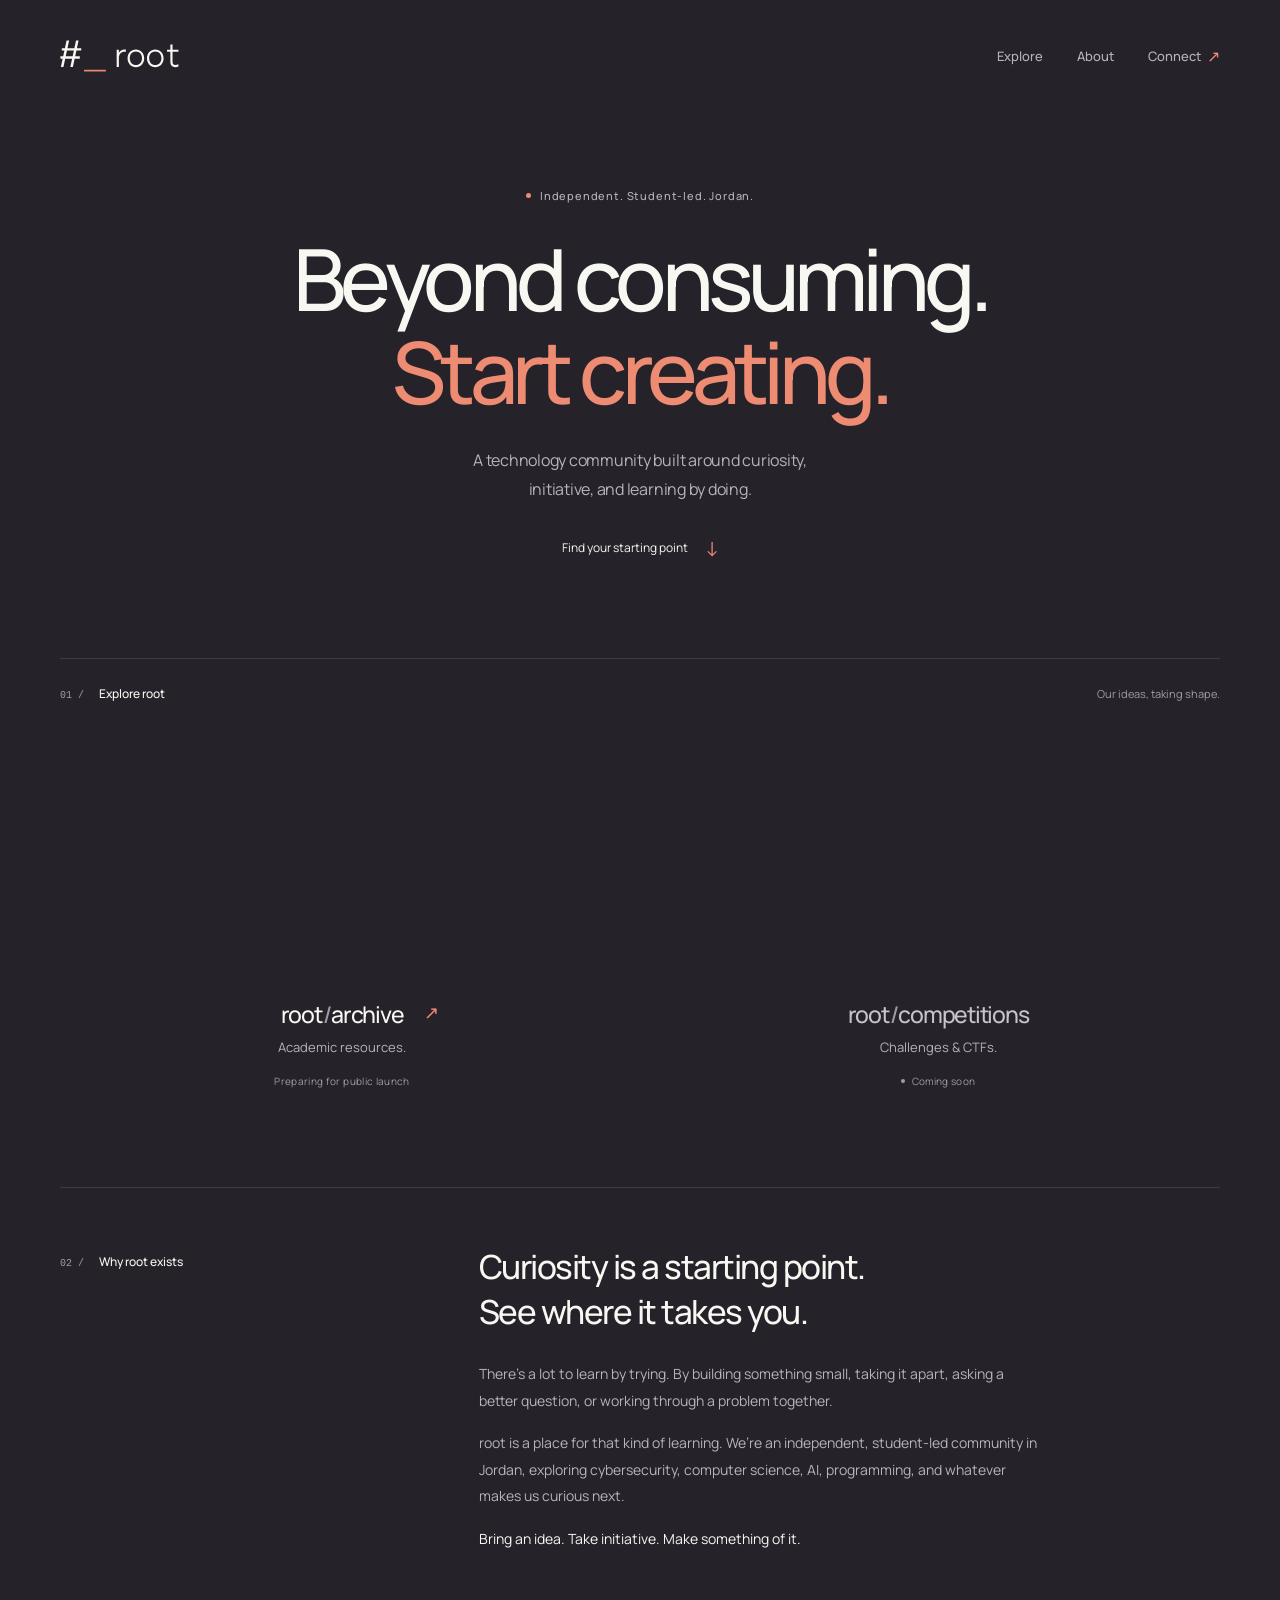
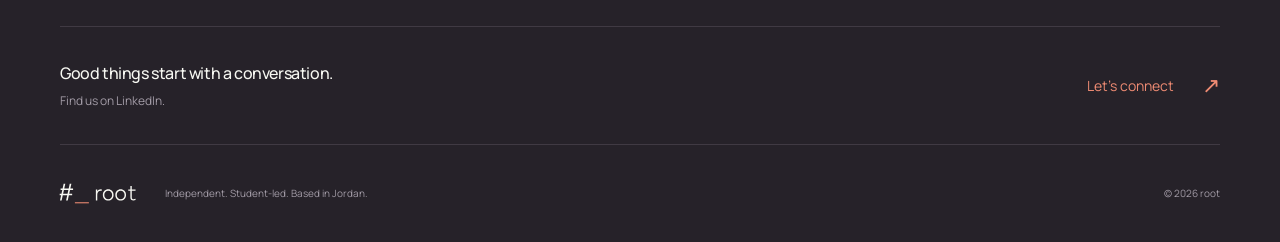
==== site/index.html @ fa732f78 "Build root community landing page" ====
<!doctype html>
<html lang="en">
<head>
  <meta charset="utf-8">
  <meta name="viewport" content="width=device-width, initial-scale=1">
  <meta name="color-scheme" content="dark">
  <meta name="theme-color" content="#262229">
  <title>root — Beyond consuming. Start creating.</title>
  <meta name="description" content="An independent, student-led technology community in Jordan. Explore, experiment, and turn curiosity into practical work with root.">
  <link rel="canonical" href="https://rootamman.com/">
  <meta property="og:type" content="website">
  <meta property="og:site_name" content="root">
  <meta property="og:locale" content="en_US">
  <meta property="og:title" content="root — Beyond consuming. Start creating.">
  <meta property="og:description" content="An independent, student-led technology community in Jordan. Explore, experiment, and turn curiosity into practical work.">
  <meta property="og:url" content="https://rootamman.com/">
  <meta property="og:image" content="https://rootamman.com/assets/social/root-og.png">
  <meta property="og:image:width" content="1200">
  <meta property="og:image:height" content="630">
  <meta property="og:image:alt" content="The root wordmark. Beyond consuming. Start creating. Independent. Student-led. Jordan.">
  <meta name="twitter:card" content="summary_large_image">
  <link rel="icon" href="assets/brand/root.svg" type="image/svg+xml">
  <link rel="preload" href="assets/fonts/manrope-latin-wght-5.3.0.woff2" as="font" type="font/woff2" crossorigin>
  <link rel="stylesheet" href="styles.css">
</head>
<body id="top">
  <a class="skip-link" href="#main">Skip to content</a>

  <header class="site-header wrap">
    <a class="brand" href="#top" aria-label="root — home">
      <img src="assets/brand/root-lockup-dark-transparent.svg" width="592" height="217" alt="root">
    </a>
    <nav aria-label="Main navigation">
      <a href="#explore">Explore</a>
      <a href="#about">About</a>
      <a href="#connect">Connect <span class="nav-arrow" aria-hidden="true">↗</span></a>
    </nav>
  </header>

  <main id="main">
    <section class="hero wrap" aria-labelledby="hero-title">
      <p class="eyebrow"><span class="identity-dot" aria-hidden="true"></span> Independent. Student-led. Jordan.</p>
      <h1 id="hero-title">Beyond consuming.<br><span>Start creating.</span></h1>
      <p class="hero-description">A technology community built around curiosity,<br class="desktop-break"> initiative, and learning by doing.</p>
      <a class="hero-link" href="#explore">Find your starting point <span aria-hidden="true">↓</span></a>
    </section>

    <!-- This clip follows the approved mark exactly. It removes only the source
         assets' rectangular backgrounds; the source SVG files are unmodified. -->
    <svg class="svg-definitions" xmlns="http://www.w3.org/2000/svg" width="0" height="0" aria-hidden="true" focusable="false">
      <defs>
        <clipPath id="project-mark-clip" clipPathUnits="objectBoundingBox">
          <g transform="scale(0.00625) translate(32 47.75)">
            <path d="M13 0h5.4L6.4 55H1z M33 0h5.4l-12 55H21z M3 16h41v5H3z M0 33h41v5H0z"/>
            <rect x="50" y="61" width="46" height="3.5"/>
          </g>
        </clipPath>
      </defs>
    </svg>

    <section class="explore wrap" id="explore" aria-labelledby="explore-title">
      <div class="section-heading">
        <h2 id="explore-title"><span class="section-index" aria-hidden="true">01 /</span> Explore root</h2>
        <p>Our ideas, taking shape.</p>
      </div>

      <ul class="project-grid" aria-label="root projects">
        <li>
          <a class="project project-archive" href="https://archive.rootamman.com" aria-labelledby="archive-name" aria-describedby="archive-description archive-status">
            <div class="project-art" aria-hidden="true">
              <div class="project-mark">
                <img src="assets/brand/root-archive.svg" width="2048" height="2048" alt="">
              </div>
            </div>
            <div class="project-details">
              <h3 id="archive-name">root<span class="project-slash">/</span>archive <span class="project-arrow" aria-hidden="true">↗</span></h3>
              <p id="archive-description">Academic resources.</p>
              <p class="project-status" id="archive-status">Preparing for public launch</p>
            </div>
          </a>
        </li>
        <li>
          <article class="project project-upcoming" aria-labelledby="competitions-name" aria-describedby="competitions-description competitions-status">
            <div class="project-art" aria-hidden="true">
              <div class="project-mark">
                <img src="assets/brand/root-competitions.svg" width="2048" height="2048" alt="">
              </div>
            </div>
            <div class="project-details">
              <h3 id="competitions-name">root<span class="project-slash">/</span>competitions</h3>
              <p id="competitions-description">Challenges &amp; CTFs.</p>
              <p class="project-status" id="competitions-status"><span class="status-dot" aria-hidden="true"></span> Coming soon</p>
            </div>
          </article>
        </li>
      </ul>
    </section>

    <section class="about wrap" id="about" aria-labelledby="about-title">
      <h2 class="section-label" id="about-title"><span class="section-index" aria-hidden="true">02 /</span> Why root exists</h2>
      <div class="about-content">
        <p class="about-statement">Curiosity is a starting point.<br>See where it takes you.</p>
        <div class="about-copy">
          <p>There’s a lot to learn by trying. By building something small, taking it apart, asking a better question, or working through a problem together.</p>
          <p>root is a place for that kind of learning. We’re an independent, student-led community in Jordan, exploring cybersecurity, computer science, AI, programming, and whatever makes us curious next.</p>
          <p>Bring an idea. Take initiative. Make something of it.</p>
        </div>
      </div>
    </section>
  </main>

  <footer class="site-footer wrap" id="connect">
    <div class="footer-top">
      <div>
        <p class="footer-invitation">Good things start with a conversation.</p>
        <p class="footer-description">Find us on LinkedIn.</p>
      </div>
      <a class="connect-link" href="https://www.linkedin.com/company/rootamman/">Let’s connect <span aria-hidden="true">↗</span><span class="visually-hidden"> on LinkedIn</span></a>
    </div>
    <div class="footer-bottom">
      <a class="brand footer-brand" href="#top" aria-label="root — back to top">
        <img src="assets/brand/root-lockup-dark-transparent.svg" width="592" height="217" alt="root" loading="lazy">
      </a>
      <p>Independent. Student-led. Based in Jordan.</p>
      <p class="copyright">© 2026 root</p>
    </div>
  </footer>
</body>
</html>
---- site/styles.css ----
@font-face {
  font-family: Manrope;
  src: url("assets/fonts/manrope-latin-wght-5.3.0.woff2") format("woff2");
  font-style: normal;
  font-weight: 200 800;
  font-display: swap;
}

:root {
  color-scheme: dark;
  --plum: #262229;
  --cream: #f7f8f2;
  --coral: #ee8b73;
  --muted: #b8b2bb;
  --quiet: #a29ba6;
  --line: #403a43;
  --font: Manrope, "Segoe UI", Arial, sans-serif;
}

*, *::before, *::after { box-sizing: border-box; }
html { scroll-behavior: smooth; scroll-padding-top: 32px; }
body { margin: 0; background: var(--plum); color: var(--cream); font-family: var(--font); -webkit-font-smoothing: antialiased; }
::selection { background: var(--coral); color: var(--plum); }
a { color: inherit; text-decoration: none; -webkit-tap-highlight-color: transparent; }
a:focus-visible { outline: 2px solid var(--coral); outline-offset: 7px; border-radius: 2px; }
p, h1, h2, h3 { margin: 0; }
img { display: block; max-width: 100%; height: auto; }
.wrap { width: min(1160px, calc(100% - 112px)); margin-inline: auto; }
.visually-hidden { position: absolute; width: 1px; height: 1px; padding: 0; margin: -1px; overflow: hidden; clip-path: inset(50%); white-space: nowrap; border: 0; }
.skip-link { position: fixed; z-index: 10; left: 20px; top: 16px; padding: 12px 20px; background: var(--cream); color: var(--plum); transform: translateY(-160%); }
.skip-link:focus { transform: none; }

.site-header { min-height: 112px; display: flex; align-items: center; justify-content: space-between; }
.brand { display: block; width: 140px; margin-left: -10px; flex-shrink: 0; }
.brand img { width: 100%; }
.site-header nav { display: flex; gap: 34px; align-items: center; }
.site-header nav a { min-height: 44px; display: inline-flex; gap: 6px; align-items: center; font-size: 13px; font-weight: 500; color: var(--muted); transition: color 180ms ease; }
.site-header nav a:hover { color: var(--cream); }
.nav-arrow { color: var(--coral); font-size: 16px; }

.hero { padding-top: 76px; padding-bottom: 88px; text-align: center; }
.eyebrow { display: flex; justify-content: center; align-items: center; gap: 9px; color: var(--muted); font-size: 11px; font-weight: 500; letter-spacing: .075em; }
.identity-dot { width: 5px; height: 5px; background: var(--coral); border-radius: 50%; }
.hero h1 { margin-top: 29px; font-size: clamp(48px, 6.7vw, 94px); font-weight: 500; line-height: 1.09; letter-spacing: -.065em; }
.hero h1 span { color: var(--coral); }
.hero-description { margin-top: 27px; color: var(--muted); font-size: 16px; line-height: 1.8; letter-spacing: -.015em; }
.hero-link { display: inline-flex; min-height: 44px; align-items: center; gap: 17px; margin-top: 22px; font-size: 12px; color: var(--cream); }
.hero-link span { color: var(--coral); font-size: 20px; transition: transform 200ms ease; }
.hero-link:hover span { transform: translateY(3px); }
.svg-definitions { position: absolute; overflow: hidden; pointer-events: none; }

.explore { border-top: 1px solid var(--line); padding-top: 25px; padding-bottom: 72px; }
.section-heading { display: flex; justify-content: space-between; align-items: center; gap: 20px; }
.section-heading h2, .section-label { font-size: 12px; line-height: 1.6; font-weight: 500; }
.section-index { margin-right: 13px; color: var(--quiet); font-family: "SFMono-Regular", Consolas, "Liberation Mono", monospace; font-size: 10px; }
.section-heading > p { color: var(--quiet); font-size: 11px; }
.project-grid { display: grid; grid-template-columns: repeat(auto-fit, minmax(min(100%, 340px), 1fr)); gap: 32px; list-style: none; padding: 0; margin: 32px 0 0; }
.project { display: flex; flex-direction: column; align-items: center; padding: 15px 20px 25px; text-align: center; }
.project-art { width: 100%; height: 224px; display: grid; place-items: center; }
.project-mark { position: relative; overflow: hidden; width: 280px; max-width: 100%; aspect-ratio: 112 / 80; filter: drop-shadow(0 -0.6px 0 rgba(247, 248, 242, .32)) drop-shadow(0 1.6px 0 rgba(12, 9, 14, .78)) drop-shadow(0 12px 13px rgba(13, 10, 16, .38)); transition: transform 260ms ease, filter 260ms ease; }
/* Uniformly crop the square asset's whitespace to a 112:80 stage. The mark
   keeps its original 96:64.5 proportions; only its background is clipped. */
.project-mark img { position: absolute; left: -21.4285714286%; top: -50%; width: 142.8571428571%; max-width: none; height: auto; clip-path: url(#project-mark-clip); }
.project-details { margin-top: 22px; }
.project-details h3 { position: relative; font-size: 23px; font-weight: 500; line-height: 1.5; letter-spacing: -.055em; }
.project-slash { color: var(--quiet); padding-inline: 1px; }
.project-arrow { position: absolute; right: -28px; top: 2px; font-size: 18px; font-weight: 400; color: var(--coral); transition: transform 220ms ease; }
.project-details > p:not(.project-status) { margin-top: 5px; color: var(--muted); font-size: 13px; line-height: 1.7; }
.project-status { display: flex; justify-content: center; align-items: center; gap: 7px; margin-top: 14px; color: var(--quiet); font-size: 10px; line-height: 1.8; letter-spacing: .035em; }
.status-dot { width: 4px; height: 4px; border-radius: 50%; background: currentColor; }
.project-upcoming .project-mark { opacity: .65; filter: drop-shadow(0 -.5px 0 rgba(247, 248, 242, .15)) drop-shadow(0 1.5px 0 rgba(12, 9, 14, .7)) drop-shadow(0 9px 12px rgba(13, 10, 16, .3)); }
.project-upcoming h3 { color: #c7c2cb; }
.project-archive:focus-visible .project-mark { transform: translateY(-4px); }
.project-archive:focus-visible .project-arrow { transform: translate(2px, -2px); }
@media (hover: hover) and (pointer: fine) {
  .project-archive:hover .project-mark { transform: translateY(-4px); filter: drop-shadow(0 -.8px 0 rgba(247, 248, 242, .43)) drop-shadow(0 2px 0 rgba(12, 9, 14, .78)) drop-shadow(0 17px 16px rgba(13, 10, 16, .46)); }
  .project-archive:hover .project-arrow { transform: translate(2px, -2px); }
}

.about { border-top: 1px solid var(--line); display: grid; grid-template-columns: 1fr 2fr; gap: 48px; padding-top: 57px; padding-bottom: 73px; }
.section-label { padding-top: 7px; }
.about-statement { font-size: clamp(26px, 2.6vw, 36px); font-weight: 500; line-height: 1.35; letter-spacing: -.045em; }
.about-copy { max-width: 560px; margin-top: 26px; font-size: 14px; line-height: 1.9; color: var(--muted); }
.about-copy p + p { margin-top: 16px; }
.about-copy p:last-child { color: var(--cream); }

.site-footer { border-top: 1px solid var(--line); }
.footer-top { display: flex; align-items: center; justify-content: space-between; gap: 32px; padding-block: 35px; }
.footer-invitation { font-size: 16px; font-weight: 500; letter-spacing: -.025em; }
.footer-description { font-size: 12px; color: var(--quiet); margin-top: 8px; }
.connect-link { display: inline-flex; gap: 28px; align-items: center; min-height: 44px; color: var(--coral); font-size: 14px; }
.connect-link span[aria-hidden] { font-size: 22px; transition: transform 200ms ease; }
.connect-link:hover span[aria-hidden] { transform: translate(2px, -2px); }
.footer-bottom { display: flex; align-items: center; gap: 22px; border-top: 1px solid var(--line); min-height: 98px; }
.footer-brand { width: 90px; margin-left: -7px; }
.footer-bottom > p { color: var(--quiet); font-size: 10px; line-height: 1.8; }
.footer-bottom .copyright { margin-left: auto; }

/* The 404 page shares the same brand and stylesheet. */
.not-found { min-height: 70vh; display: flex; flex-direction: column; justify-content: center; align-items: flex-start; padding-block: 70px; }
.not-found h1 { margin-top: 20px; font-size: clamp(40px, 6vw, 72px); font-weight: 500; letter-spacing: -.06em; }
.not-found > p { color: var(--muted); line-height: 1.8; margin-top: 20px; }
.not-found .connect-link { margin-top: 28px; }

@media (min-width: 1600px) {
  .hero { padding-top: 90px; padding-bottom: 100px; }
}
@media (max-width: 900px) {
  .wrap { width: calc(100% - 72px); }
  .hero { padding-top: 63px; padding-bottom: 70px; }
  .hero h1 { font-size: clamp(48px, 7.6vw, 70px); }
  .project-grid { grid-template-columns: repeat(auto-fit, minmax(min(100%, 265px), 1fr)); gap: 16px; }
  .project { padding-inline: 8px; }
  .project-mark { width: 248px; }
  .project-art { height: 206px; }
  .project-details h3 { font-size: 21px; }
  .about { grid-template-columns: 1fr 2.3fr; gap: 25px; }
}
@media (max-width: 600px) {
  html { scroll-padding-top: 24px; }
  .wrap { width: calc(100% - 40px); }
  .site-header { min-height: 88px; }
  .brand { width: 116px; margin-left: -9px; }
  .site-header nav { gap: 19px; }
  .site-header nav a { font-size: 11px; }
  .nav-arrow { display: none; }
  .hero { padding-top: 61px; padding-bottom: 62px; }
  .eyebrow { font-size: 9px; gap: 7px; letter-spacing: .04em; }
  .hero h1 { font-size: clamp(36px, 8.7vw, 52px); line-height: 1.16; margin-top: 27px; letter-spacing: -.06em; }
  .hero-description { font-size: 14px; max-width: 300px; margin: 24px auto 0; line-height: 1.8; }
  .desktop-break { display: none; }
  .hero-link { margin-top: 20px; font-size: 11px; }
  .section-heading { gap: 8px; }
  .section-heading h2, .section-label { font-size: 11px; }
  .section-index { margin-right: 8px; font-size: 9px; }
  .section-heading > p { font-size: 9px; }
  .explore { padding-top: 22px; padding-bottom: 43px; }
  .project-grid { grid-template-columns: 1fr; margin-top: 27px; gap: 24px; }
  .project { padding-top: 3px; padding-bottom: 16px; }
  .project-art { height: 195px; }
  .project-mark { width: 260px; }
  .project-details { margin-top: 13px; }
  .project-details h3 { font-size: 22px; }
  .project-status { margin-top: 10px; }
  .about { grid-template-columns: 1fr; gap: 28px; padding-top: 32px; padding-bottom: 43px; }
  .section-label { padding-top: 0; }
  .about-statement { font-size: 26px; }
  .about-copy { margin-top: 21px; font-size: 13px; line-height: 1.9; }
  .footer-top { align-items: flex-start; flex-direction: column; gap: 16px; padding-block: 29px; }
  .footer-invitation { font-size: 15px; }
  .footer-description { font-size: 11px; }
  .connect-link { font-size: 13px; }
  .footer-bottom { display: grid; grid-template-columns: 1fr auto; gap: 7px 10px; padding-block: 21px; }
  .footer-brand { width: 86px; grid-column: 1; margin-left: -6px; }
  .footer-bottom > p { font-size: 9px; }
  .footer-bottom > p:not(.copyright) { grid-column: 1; grid-row: 2; }
  .footer-bottom .copyright { grid-column: 2; grid-row: 2; }
}
@media (max-width: 359px) {
  .site-header nav { gap: 13px; }
  .brand { width: 102px; }
  .hero h1 { font-size: 33px; }
  .section-heading > p { max-width: 105px; text-align: right; }
  .about-statement { font-size: 24px; }
}
@media (prefers-reduced-motion: reduce) {
  html { scroll-behavior: auto; }
  *, *::before, *::after { transition: none !important; animation: none !important; }
  .project-archive:hover .project-mark, .project-archive:focus-visible .project-mark,
  .project-archive:hover .project-arrow, .project-archive:focus-visible .project-arrow,
  .hero-link:hover span, .connect-link:hover span[aria-hidden] { transform: none; }
}
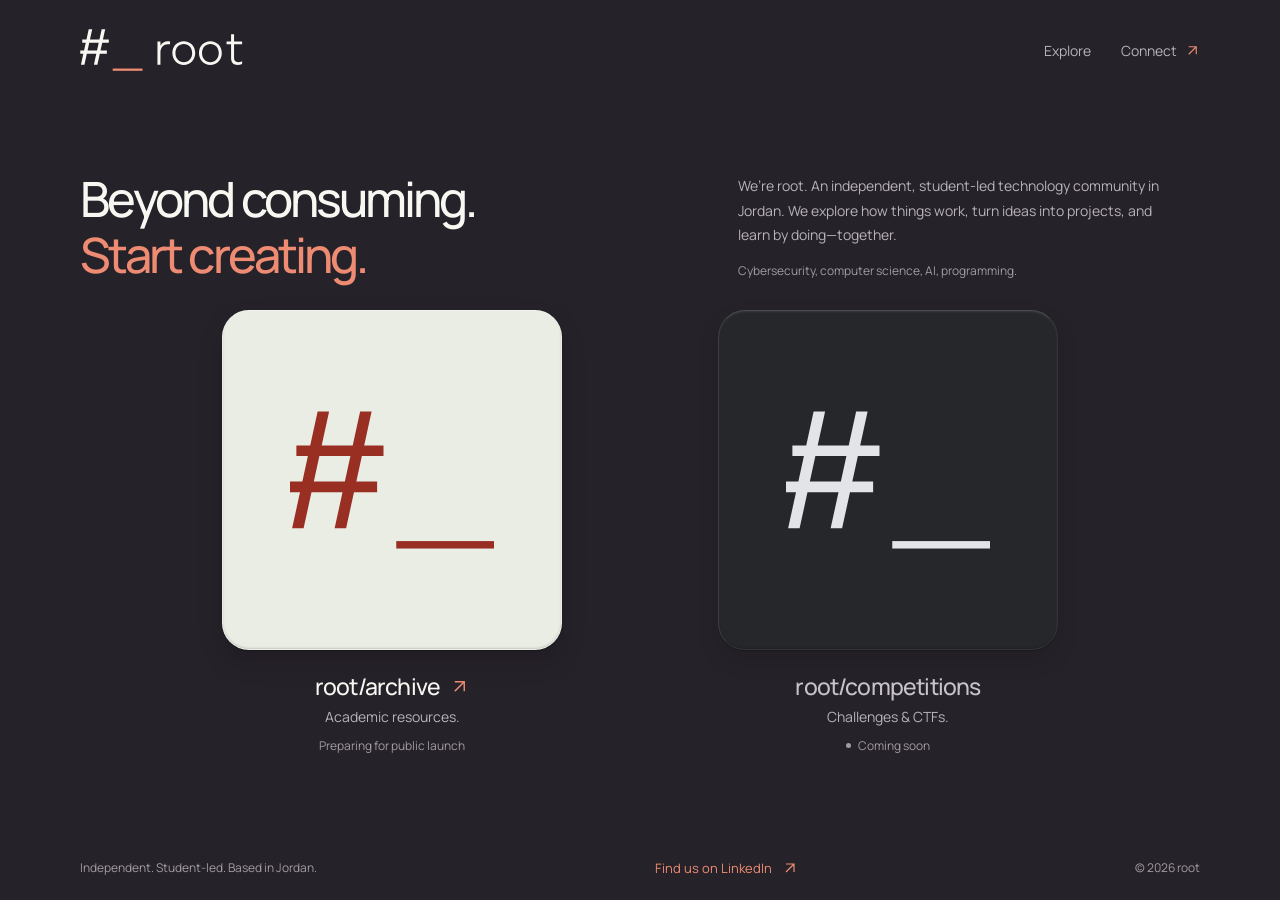
==== commit 22fdc123: "Center the homepage on approved project artwork" ====
--- a/site/index.html
+++ b/site/index.html
@@ -32,48 +32,29 @@
     </a>
     <nav aria-label="Main navigation">
       <a href="#explore">Explore</a>
-      <a href="#about">About</a>
-      <a href="#connect">Connect <span class="nav-arrow" aria-hidden="true">↗</span></a>
+      <a href="#connect">Connect <svg class="arrow" viewBox="0 0 20 20" aria-hidden="true" focusable="false"><path d="m5 15 10-10M5 5h10v10"/></svg></a>
     </nav>
   </header>
 
-  <main id="main">
-    <section class="hero wrap" aria-labelledby="hero-title">
-      <p class="eyebrow"><span class="identity-dot" aria-hidden="true"></span> Independent. Student-led. Jordan.</p>
+  <main id="main" class="wrap" tabindex="-1">
+    <section class="introduction" aria-labelledby="hero-title">
       <h1 id="hero-title">Beyond consuming.<br><span>Start creating.</span></h1>
-      <p class="hero-description">A technology community built around curiosity,<br class="desktop-break"> initiative, and learning by doing.</p>
-      <a class="hero-link" href="#explore">Find your starting point <span aria-hidden="true">↓</span></a>
+      <div class="community-copy" id="about">
+        <p>We’re root. An independent, student-led technology community in Jordan. We explore how things work, turn ideas into projects, and learn by doing—together.</p>
+        <p>Cybersecurity, computer science, AI, programming.</p>
+      </div>
     </section>
 
-    <!-- This clip follows the approved mark exactly. It removes only the source
-         assets' rectangular backgrounds; the source SVG files are unmodified. -->
-    <svg class="svg-definitions" xmlns="http://www.w3.org/2000/svg" width="0" height="0" aria-hidden="true" focusable="false">
-      <defs>
-        <clipPath id="project-mark-clip" clipPathUnits="objectBoundingBox">
-          <g transform="scale(0.00625) translate(32 47.75)">
-            <path d="M13 0h5.4L6.4 55H1z M33 0h5.4l-12 55H21z M3 16h41v5H3z M0 33h41v5H0z"/>
-            <rect x="50" y="61" width="46" height="3.5"/>
-          </g>
-        </clipPath>
-      </defs>
-    </svg>
-
-    <section class="explore wrap" id="explore" aria-labelledby="explore-title">
-      <div class="section-heading">
-        <h2 id="explore-title"><span class="section-index" aria-hidden="true">01 /</span> Explore root</h2>
-        <p>Our ideas, taking shape.</p>
-      </div>
-
+    <section class="explore" id="explore" aria-labelledby="explore-title">
+      <h2 class="visually-hidden" id="explore-title">Explore root</h2>
       <ul class="project-grid" aria-label="root projects">
         <li>
           <a class="project project-archive" href="https://archive.rootamman.com" aria-labelledby="archive-name" aria-describedby="archive-description archive-status">
             <div class="project-art" aria-hidden="true">
-              <div class="project-mark">
-                <img src="assets/brand/root-archive.svg" width="2048" height="2048" alt="">
-              </div>
+              <img src="assets/brand/root-archive.svg" width="2048" height="2048" alt="">
             </div>
             <div class="project-details">
-              <h3 id="archive-name">root<span class="project-slash">/</span>archive <span class="project-arrow" aria-hidden="true">↗</span></h3>
+              <h3 id="archive-name">root/archive <svg class="arrow" viewBox="0 0 20 20" aria-hidden="true" focusable="false"><path d="m5 15 10-10M5 5h10v10"/></svg></h3>
               <p id="archive-description">Academic resources.</p>
               <p class="project-status" id="archive-status">Preparing for public launch</p>
             </div>
@@ -82,12 +63,10 @@
         <li>
           <article class="project project-upcoming" aria-labelledby="competitions-name" aria-describedby="competitions-description competitions-status">
             <div class="project-art" aria-hidden="true">
-              <div class="project-mark">
-                <img src="assets/brand/root-competitions.svg" width="2048" height="2048" alt="">
-              </div>
+              <img src="assets/brand/root-competitions.svg" width="2048" height="2048" alt="">
             </div>
             <div class="project-details">
-              <h3 id="competitions-name">root<span class="project-slash">/</span>competitions</h3>
+              <h3 id="competitions-name">root/competitions</h3>
               <p id="competitions-description">Challenges &amp; CTFs.</p>
               <p class="project-status" id="competitions-status"><span class="status-dot" aria-hidden="true"></span> Coming soon</p>
             </div>
@@ -95,35 +74,12 @@
         </li>
       </ul>
     </section>
-
-    <section class="about wrap" id="about" aria-labelledby="about-title">
-      <h2 class="section-label" id="about-title"><span class="section-index" aria-hidden="true">02 /</span> Why root exists</h2>
-      <div class="about-content">
-        <p class="about-statement">Curiosity is a starting point.<br>See where it takes you.</p>
-        <div class="about-copy">
-          <p>There’s a lot to learn by trying. By building something small, taking it apart, asking a better question, or working through a problem together.</p>
-          <p>root is a place for that kind of learning. We’re an independent, student-led community in Jordan, exploring cybersecurity, computer science, AI, programming, and whatever makes us curious next.</p>
-          <p>Bring an idea. Take initiative. Make something of it.</p>
-        </div>
-      </div>
-    </section>
   </main>
 
   <footer class="site-footer wrap" id="connect">
-    <div class="footer-top">
-      <div>
-        <p class="footer-invitation">Good things start with a conversation.</p>
-        <p class="footer-description">Find us on LinkedIn.</p>
-      </div>
-      <a class="connect-link" href="https://www.linkedin.com/company/rootamman/">Let’s connect <span aria-hidden="true">↗</span><span class="visually-hidden"> on LinkedIn</span></a>
-    </div>
-    <div class="footer-bottom">
-      <a class="brand footer-brand" href="#top" aria-label="root — back to top">
-        <img src="assets/brand/root-lockup-dark-transparent.svg" width="592" height="217" alt="root" loading="lazy">
-      </a>
-      <p>Independent. Student-led. Based in Jordan.</p>
-      <p class="copyright">© 2026 root</p>
-    </div>
+    <p>Independent. Student-led. Based in Jordan.</p>
+    <a class="connect-link" href="https://www.linkedin.com/company/rootamman/">Find us on LinkedIn <svg class="arrow" viewBox="0 0 20 20" aria-hidden="true" focusable="false"><path d="m5 15 10-10M5 5h10v10"/></svg></a>
+    <p class="copyright">© 2026 root</p>
   </footer>
 </body>
 </html>
--- a/site/styles.css
+++ b/site/styles.css
@@ -14,159 +14,111 @@
   --muted: #b8b2bb;
   --quiet: #a29ba6;
   --line: #403a43;
+  --art-size: clamp(280px, 39vh, 340px);
   --font: Manrope, "Segoe UI", Arial, sans-serif;
 }
 
 *, *::before, *::after { box-sizing: border-box; }
-html { scroll-behavior: smooth; scroll-padding-top: 32px; }
-body { margin: 0; background: var(--plum); color: var(--cream); font-family: var(--font); -webkit-font-smoothing: antialiased; }
+html { scroll-behavior: smooth; scroll-padding-top: 24px; }
+body { min-height: 100svh; margin: 0; display: flex; flex-direction: column; background: var(--plum); color: var(--cream); font-family: var(--font); -webkit-font-smoothing: antialiased; }
 ::selection { background: var(--coral); color: var(--plum); }
 a { color: inherit; text-decoration: none; -webkit-tap-highlight-color: transparent; }
-a:focus-visible { outline: 2px solid var(--coral); outline-offset: 7px; border-radius: 2px; }
+a:focus-visible { outline: 2px solid var(--coral); outline-offset: 7px; border-radius: 4px; }
 p, h1, h2, h3 { margin: 0; }
 img { display: block; max-width: 100%; height: auto; }
-.wrap { width: min(1160px, calc(100% - 112px)); margin-inline: auto; }
+.wrap { width: min(1120px, calc(100% - 96px)); margin-inline: auto; }
 .visually-hidden { position: absolute; width: 1px; height: 1px; padding: 0; margin: -1px; overflow: hidden; clip-path: inset(50%); white-space: nowrap; border: 0; }
 .skip-link { position: fixed; z-index: 10; left: 20px; top: 16px; padding: 12px 20px; background: var(--cream); color: var(--plum); transform: translateY(-160%); }
 .skip-link:focus { transform: none; }
+.arrow { display: block; width: 19px; height: 19px; flex: 0 0 auto; fill: none; stroke: currentColor; stroke-width: 1.5; }
 
-.site-header { min-height: 112px; display: flex; align-items: center; justify-content: space-between; }
-.brand { display: block; width: 140px; margin-left: -10px; flex-shrink: 0; }
+.site-header { display: flex; align-items: center; justify-content: space-between; min-height: 100px; padding-block: 12px; }
+.brand { display: block; width: 192px; margin-left: -14px; flex-shrink: 0; }
 .brand img { width: 100%; }
-.site-header nav { display: flex; gap: 34px; align-items: center; }
-.site-header nav a { min-height: 44px; display: inline-flex; gap: 6px; align-items: center; font-size: 13px; font-weight: 500; color: var(--muted); transition: color 180ms ease; }
+.site-header nav { display: flex; gap: 30px; align-items: center; }
+.site-header nav a { min-height: 44px; display: inline-flex; gap: 8px; align-items: center; font-size: 14px; color: var(--muted); transition: color 180ms ease; }
 .site-header nav a:hover { color: var(--cream); }
-.nav-arrow { color: var(--coral); font-size: 16px; }
+.site-header .arrow { width: 15px; height: 15px; color: var(--coral); }
 
-.hero { padding-top: 76px; padding-bottom: 88px; text-align: center; }
-.eyebrow { display: flex; justify-content: center; align-items: center; gap: 9px; color: var(--muted); font-size: 11px; font-weight: 500; letter-spacing: .075em; }
-.identity-dot { width: 5px; height: 5px; background: var(--coral); border-radius: 50%; }
-.hero h1 { margin-top: 29px; font-size: clamp(48px, 6.7vw, 94px); font-weight: 500; line-height: 1.09; letter-spacing: -.065em; }
-.hero h1 span { color: var(--coral); }
-.hero-description { margin-top: 27px; color: var(--muted); font-size: 16px; line-height: 1.8; letter-spacing: -.015em; }
-.hero-link { display: inline-flex; min-height: 44px; align-items: center; gap: 17px; margin-top: 22px; font-size: 12px; color: var(--cream); }
-.hero-link span { color: var(--coral); font-size: 20px; transition: transform 200ms ease; }
-.hero-link:hover span { transform: translateY(3px); }
-.svg-definitions { position: absolute; overflow: hidden; pointer-events: none; }
+main.wrap { flex: 1; display: flex; flex-direction: column; justify-content: center; gap: 28px; padding-block: 14px 24px; }
+main:focus { outline: none; }
+.introduction { display: grid; grid-template-columns: 1.25fr 1fr; align-items: start; gap: 80px; }
+.introduction h1 { font-size: clamp(40px, 3.8vw, 52px); font-weight: 500; line-height: 1.14; letter-spacing: -.06em; }
+.introduction h1 span { color: var(--coral); }
+.community-copy { max-width: 440px; padding-top: 3px; font-size: 14px; line-height: 1.75; color: var(--muted); }
+.community-copy p + p { margin-top: 12px; font-size: 12px; color: var(--quiet); }
 
-.explore { border-top: 1px solid var(--line); padding-top: 25px; padding-bottom: 72px; }
-.section-heading { display: flex; justify-content: space-between; align-items: center; gap: 20px; }
-.section-heading h2, .section-label { font-size: 12px; line-height: 1.6; font-weight: 500; }
-.section-index { margin-right: 13px; color: var(--quiet); font-family: "SFMono-Regular", Consolas, "Liberation Mono", monospace; font-size: 10px; }
-.section-heading > p { color: var(--quiet); font-size: 11px; }
-.project-grid { display: grid; grid-template-columns: repeat(auto-fit, minmax(min(100%, 340px), 1fr)); gap: 32px; list-style: none; padding: 0; margin: 32px 0 0; }
-.project { display: flex; flex-direction: column; align-items: center; padding: 15px 20px 25px; text-align: center; }
-.project-art { width: 100%; height: 224px; display: grid; place-items: center; }
-.project-mark { position: relative; overflow: hidden; width: 280px; max-width: 100%; aspect-ratio: 112 / 80; filter: drop-shadow(0 -0.6px 0 rgba(247, 248, 242, .32)) drop-shadow(0 1.6px 0 rgba(12, 9, 14, .78)) drop-shadow(0 12px 13px rgba(13, 10, 16, .38)); transition: transform 260ms ease, filter 260ms ease; }
-/* Uniformly crop the square asset's whitespace to a 112:80 stage. The mark
-   keeps its original 96:64.5 proportions; only its background is clipped. */
-.project-mark img { position: absolute; left: -21.4285714286%; top: -50%; width: 142.8571428571%; max-width: none; height: auto; clip-path: url(#project-mark-clip); }
-.project-details { margin-top: 22px; }
-.project-details h3 { position: relative; font-size: 23px; font-weight: 500; line-height: 1.5; letter-spacing: -.055em; }
-.project-slash { color: var(--quiet); padding-inline: 1px; }
-.project-arrow { position: absolute; right: -28px; top: 2px; font-size: 18px; font-weight: 400; color: var(--coral); transition: transform 220ms ease; }
-.project-details > p:not(.project-status) { margin-top: 5px; color: var(--muted); font-size: 13px; line-height: 1.7; }
-.project-status { display: flex; justify-content: center; align-items: center; gap: 7px; margin-top: 14px; color: var(--quiet); font-size: 10px; line-height: 1.8; letter-spacing: .035em; }
-.status-dot { width: 4px; height: 4px; border-radius: 50%; background: currentColor; }
-.project-upcoming .project-mark { opacity: .65; filter: drop-shadow(0 -.5px 0 rgba(247, 248, 242, .15)) drop-shadow(0 1.5px 0 rgba(12, 9, 14, .7)) drop-shadow(0 9px 12px rgba(13, 10, 16, .3)); }
+.project-grid { display: grid; grid-template-columns: repeat(auto-fit, minmax(min(100%, 290px), 1fr)); gap: 72px; max-width: 920px; list-style: none; padding: 0; margin: 0 auto; }
+.project { display: flex; flex-direction: column; align-items: center; text-align: center; }
+/* The complete approved SVG is the surface. There is no surrounding card,
+   background replacement, path reconstruction, mask, or logo filter. */
+.project-art { width: var(--art-size); max-width: 100%; aspect-ratio: 1; position: relative; isolation: isolate; border-radius: 27px; box-shadow: 0 1px 1px rgb(9 6 12 / .3), 0 12px 25px rgb(9 6 12 / .17); transition: transform 220ms ease, box-shadow 220ms ease; }
+.project-art img { width: 100%; height: 100%; border-radius: inherit; }
+.project-art::after { content: ""; position: absolute; inset: 0; pointer-events: none; border-radius: inherit; border: 1px solid rgb(247 248 242 / .08); border-top-color: rgb(255 255 255 / .36); border-left-color: rgb(255 255 255 / .19); box-shadow: inset 0 1px 2px rgb(255 255 255 / .25), inset 0 -1px 2px rgb(20 15 24 / .16); transition: border-color 220ms ease, box-shadow 220ms ease; }
+.project-upcoming .project-art { box-shadow: 0 1px 1px rgb(9 6 12 / .2), 0 10px 22px rgb(9 6 12 / .12); }
+.project-upcoming .project-art::after { border-color: rgb(247 248 242 / .07); border-top-color: rgb(247 248 242 / .17); border-left-color: rgb(247 248 242 / .11); box-shadow: inset 0 1px 2px rgb(247 248 242 / .1), inset 0 -1px 2px rgb(9 6 12 / .2); }
+.project-details { margin-top: 20px; }
+.project-details h3 { display: flex; justify-content: center; align-items: center; gap: 10px; font-size: 23px; font-weight: 500; line-height: 1.4; letter-spacing: -.035em; }
+.project-details .arrow { color: var(--coral); transition: transform 220ms ease; }
+.project-details > p:not(.project-status) { margin-top: 4px; color: var(--muted); font-size: 14px; line-height: 1.6; }
+.project-status { display: flex; justify-content: center; align-items: center; gap: 7px; margin-top: 8px; color: var(--quiet); font-size: 12px; line-height: 1.5; }
+.status-dot { width: 5px; height: 5px; border-radius: 50%; background: currentColor; }
 .project-upcoming h3 { color: #c7c2cb; }
-.project-archive:focus-visible .project-mark { transform: translateY(-4px); }
-.project-archive:focus-visible .project-arrow { transform: translate(2px, -2px); }
+.project-archive:focus-visible .project-art { transform: translateY(-2px); }
+.project-archive:focus-visible .arrow { transform: translate(1px, -1px); }
 @media (hover: hover) and (pointer: fine) {
-  .project-archive:hover .project-mark { transform: translateY(-4px); filter: drop-shadow(0 -.8px 0 rgba(247, 248, 242, .43)) drop-shadow(0 2px 0 rgba(12, 9, 14, .78)) drop-shadow(0 17px 16px rgba(13, 10, 16, .46)); }
-  .project-archive:hover .project-arrow { transform: translate(2px, -2px); }
+  .project-archive:hover .project-art { transform: translateY(-2px); box-shadow: 0 1px 1px rgb(9 6 12 / .3), 0 16px 28px rgb(9 6 12 / .23); }
+  .project-archive:hover .project-art::after { border-top-color: rgb(255 255 255 / .6); box-shadow: inset 0 1px 3px rgb(255 255 255 / .4), inset 0 -1px 2px rgb(20 15 24 / .16); }
+  .project-archive:hover .arrow { transform: translate(1px, -1px); }
 }
 
-.about { border-top: 1px solid var(--line); display: grid; grid-template-columns: 1fr 2fr; gap: 48px; padding-top: 57px; padding-bottom: 73px; }
-.section-label { padding-top: 7px; }
-.about-statement { font-size: clamp(26px, 2.6vw, 36px); font-weight: 500; line-height: 1.35; letter-spacing: -.045em; }
-.about-copy { max-width: 560px; margin-top: 26px; font-size: 14px; line-height: 1.9; color: var(--muted); }
-.about-copy p + p { margin-top: 16px; }
-.about-copy p:last-child { color: var(--cream); }
+.site-footer { display: flex; gap: 24px; align-items: center; justify-content: space-between; min-height: 64px; padding-block: 10px; }
+.site-footer p { color: var(--quiet); font-size: 12px; line-height: 1.7; }
+.connect-link { display: inline-flex; gap: 10px; min-height: 44px; align-items: center; color: var(--coral); font-size: 13px; }
+.connect-link .arrow { width: 16px; height: 16px; }
+.copyright { text-align: right; }
 
-.site-footer { border-top: 1px solid var(--line); }
-.footer-top { display: flex; align-items: center; justify-content: space-between; gap: 32px; padding-block: 35px; }
-.footer-invitation { font-size: 16px; font-weight: 500; letter-spacing: -.025em; }
-.footer-description { font-size: 12px; color: var(--quiet); margin-top: 8px; }
-.connect-link { display: inline-flex; gap: 28px; align-items: center; min-height: 44px; color: var(--coral); font-size: 14px; }
-.connect-link span[aria-hidden] { font-size: 22px; transition: transform 200ms ease; }
-.connect-link:hover span[aria-hidden] { transform: translate(2px, -2px); }
-.footer-bottom { display: flex; align-items: center; gap: 22px; border-top: 1px solid var(--line); min-height: 98px; }
-.footer-brand { width: 90px; margin-left: -7px; }
-.footer-bottom > p { color: var(--quiet); font-size: 10px; line-height: 1.8; }
-.footer-bottom .copyright { margin-left: auto; }
-
-/* The 404 page shares the same brand and stylesheet. */
-.not-found { min-height: 70vh; display: flex; flex-direction: column; justify-content: center; align-items: flex-start; padding-block: 70px; }
+.not-found { min-height: 70vh; display: flex; flex-direction: column; justify-content: center; align-items: flex-start; padding-block: 50px; }
 .not-found h1 { margin-top: 20px; font-size: clamp(40px, 6vw, 72px); font-weight: 500; letter-spacing: -.06em; }
 .not-found > p { color: var(--muted); line-height: 1.8; margin-top: 20px; }
 .not-found .connect-link { margin-top: 28px; }
 
-@media (min-width: 1600px) {
-  .hero { padding-top: 90px; padding-bottom: 100px; }
+@media (max-width: 900px) {
+  .wrap { width: calc(100% - 64px); }
+  .introduction { gap: 36px; grid-template-columns: 1.1fr 1fr; }
+  .introduction h1 { font-size: 39px; }
+  .community-copy { font-size: 13px; }
+  .project-grid { gap: 40px; grid-template-columns: repeat(auto-fit, minmax(min(100%, 240px), 1fr)); }
+  .project-art { width: min(var(--art-size), 285px); }
+  .site-footer { flex-wrap: wrap; gap: 4px 24px; }
 }
-@media (max-width: 900px) {
-  .wrap { width: calc(100% - 72px); }
-  .hero { padding-top: 63px; padding-bottom: 70px; }
-  .hero h1 { font-size: clamp(48px, 7.6vw, 70px); }
-  .project-grid { grid-template-columns: repeat(auto-fit, minmax(min(100%, 265px), 1fr)); gap: 16px; }
-  .project { padding-inline: 8px; }
-  .project-mark { width: 248px; }
-  .project-art { height: 206px; }
-  .project-details h3 { font-size: 21px; }
-  .about { grid-template-columns: 1fr 2.3fr; gap: 25px; }
+
+@media (max-width: 600px) {
+  .wrap { width: calc(100% - 40px); }
+  .site-header { min-height: 87px; padding-block: 10px; }
+  .brand { width: 160px; margin-left: -12px; }
+  .site-header nav { gap: 19px; }
+  .site-header nav a { font-size: 12px; gap: 5px; }
+  .site-header .arrow { width: 13px; height: 13px; }
+  main.wrap { padding-block: 20px 34px; gap: 30px; }
+  .introduction { grid-template-columns: 1fr; gap: 18px; }
+  .introduction h1 { font-size: clamp(31px, 8.7vw, 42px); line-height: 1.15; letter-spacing: -.055em; }
+  .community-copy { max-width: 390px; padding-top: 0; font-size: 14px; line-height: 1.75; }
+  .community-copy p + p { margin-top: 10px; font-size: 12px; }
+  .project-grid { grid-template-columns: 1fr; gap: 36px; }
+  .project-art { width: 270px; border-radius: 24px; }
+  .project-details { margin-top: 17px; }
+  .project-details h3 { font-size: 23px; }
+  .project-status { font-size: 12px; }
+  .site-footer { padding-block: 8px 20px; display: grid; grid-template-columns: 1fr auto; gap: 2px 12px; }
+  .site-footer > p:first-child { grid-column: 1 / -1; font-size: 11px; }
+  .site-footer .connect-link { font-size: 12px; }
+  .site-footer .copyright { font-size: 11px; }
 }
-@media (max-width: 600px) {
-  html { scroll-padding-top: 24px; }
-  .wrap { width: calc(100% - 40px); }
-  .site-header { min-height: 88px; }
-  .brand { width: 116px; margin-left: -9px; }
-  .site-header nav { gap: 19px; }
-  .site-header nav a { font-size: 11px; }
-  .nav-arrow { display: none; }
-  .hero { padding-top: 61px; padding-bottom: 62px; }
-  .eyebrow { font-size: 9px; gap: 7px; letter-spacing: .04em; }
-  .hero h1 { font-size: clamp(36px, 8.7vw, 52px); line-height: 1.16; margin-top: 27px; letter-spacing: -.06em; }
-  .hero-description { font-size: 14px; max-width: 300px; margin: 24px auto 0; line-height: 1.8; }
-  .desktop-break { display: none; }
-  .hero-link { margin-top: 20px; font-size: 11px; }
-  .section-heading { gap: 8px; }
-  .section-heading h2, .section-label { font-size: 11px; }
-  .section-index { margin-right: 8px; font-size: 9px; }
-  .section-heading > p { font-size: 9px; }
-  .explore { padding-top: 22px; padding-bottom: 43px; }
-  .project-grid { grid-template-columns: 1fr; margin-top: 27px; gap: 24px; }
-  .project { padding-top: 3px; padding-bottom: 16px; }
-  .project-art { height: 195px; }
-  .project-mark { width: 260px; }
-  .project-details { margin-top: 13px; }
-  .project-details h3 { font-size: 22px; }
-  .project-status { margin-top: 10px; }
-  .about { grid-template-columns: 1fr; gap: 28px; padding-top: 32px; padding-bottom: 43px; }
-  .section-label { padding-top: 0; }
-  .about-statement { font-size: 26px; }
-  .about-copy { margin-top: 21px; font-size: 13px; line-height: 1.9; }
-  .footer-top { align-items: flex-start; flex-direction: column; gap: 16px; padding-block: 29px; }
-  .footer-invitation { font-size: 15px; }
-  .footer-description { font-size: 11px; }
-  .connect-link { font-size: 13px; }
-  .footer-bottom { display: grid; grid-template-columns: 1fr auto; gap: 7px 10px; padding-block: 21px; }
-  .footer-brand { width: 86px; grid-column: 1; margin-left: -6px; }
-  .footer-bottom > p { font-size: 9px; }
-  .footer-bottom > p:not(.copyright) { grid-column: 1; grid-row: 2; }
-  .footer-bottom .copyright { grid-column: 2; grid-row: 2; }
-}
-@media (max-width: 359px) {
-  .site-header nav { gap: 13px; }
-  .brand { width: 102px; }
-  .hero h1 { font-size: 33px; }
-  .section-heading > p { max-width: 105px; text-align: right; }
-  .about-statement { font-size: 24px; }
-}
+
 @media (prefers-reduced-motion: reduce) {
   html { scroll-behavior: auto; }
   *, *::before, *::after { transition: none !important; animation: none !important; }
-  .project-archive:hover .project-mark, .project-archive:focus-visible .project-mark,
-  .project-archive:hover .project-arrow, .project-archive:focus-visible .project-arrow,
-  .hero-link:hover span, .connect-link:hover span[aria-hidden] { transform: none; }
+  .project-archive:hover .project-art, .project-archive:focus-visible .project-art,
+  .project-archive:hover .arrow, .project-archive:focus-visible .arrow { transform: none; }
 }
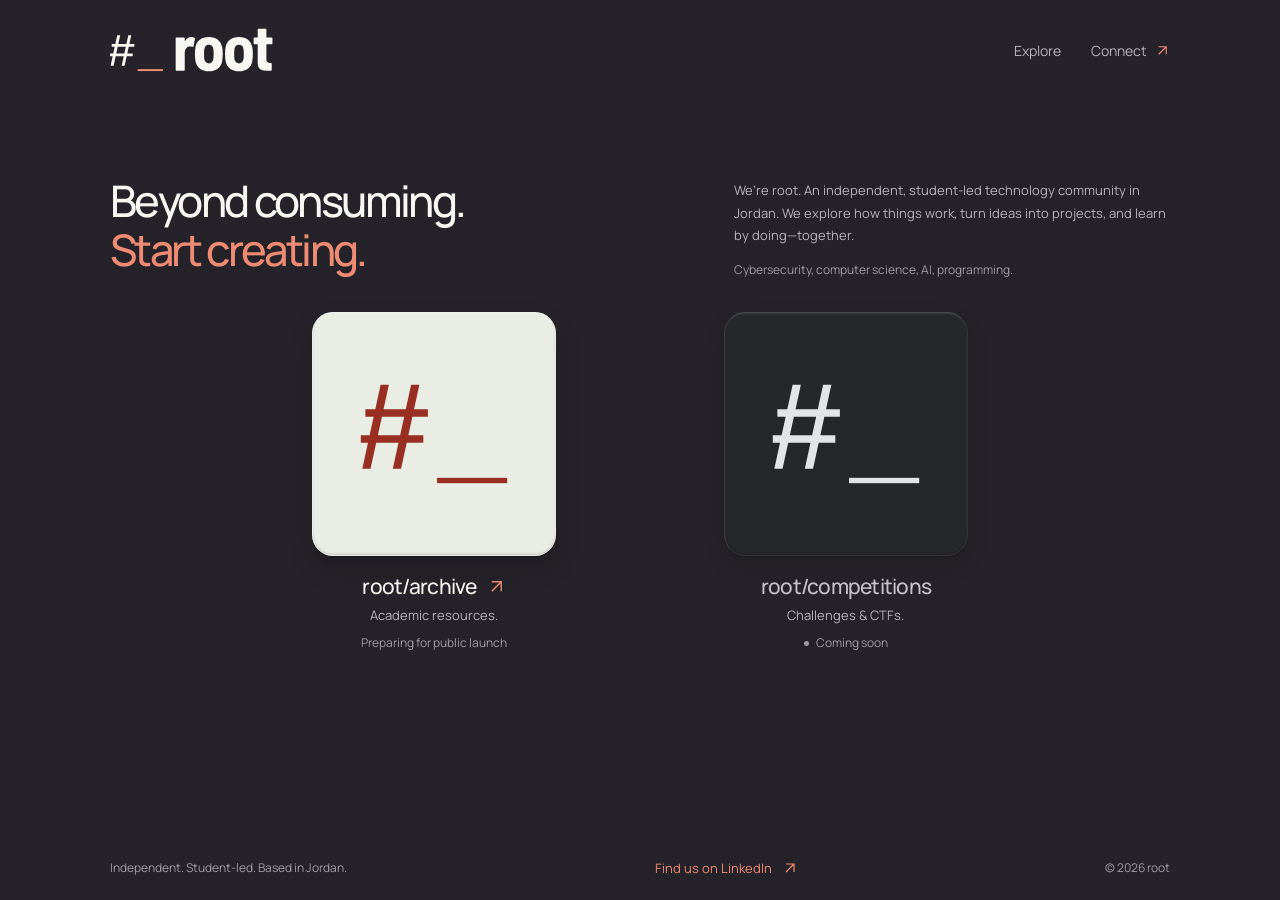
==== commit 13606e29: "Use approved Barlow lockup and refine overall scale" ====
--- a/site/index.html
+++ b/site/index.html
@@ -28,7 +28,7 @@
 
   <header class="site-header wrap">
     <a class="brand" href="#top" aria-label="root — home">
-      <img src="assets/brand/root-lockup-dark-transparent.svg" width="592" height="217" alt="root">
+      <img src="assets/brand/root-barlow-lockup-dark-transparent.svg" width="900" height="330" alt="root">
     </a>
     <nav aria-label="Main navigation">
       <a href="#explore">Explore</a>
--- a/site/styles.css
+++ b/site/styles.css
@@ -14,7 +14,7 @@
   --muted: #b8b2bb;
   --quiet: #a29ba6;
   --line: #403a43;
-  --art-size: clamp(280px, 39vh, 340px);
+  --art-size: clamp(200px, 28vh, 244px);
   --font: Manrope, "Segoe UI", Arial, sans-serif;
 }
 
@@ -26,41 +26,41 @@
 a:focus-visible { outline: 2px solid var(--coral); outline-offset: 7px; border-radius: 4px; }
 p, h1, h2, h3 { margin: 0; }
 img { display: block; max-width: 100%; height: auto; }
-.wrap { width: min(1120px, calc(100% - 96px)); margin-inline: auto; }
+.wrap { width: min(1060px, calc(100% - 96px)); margin-inline: auto; }
 .visually-hidden { position: absolute; width: 1px; height: 1px; padding: 0; margin: -1px; overflow: hidden; clip-path: inset(50%); white-space: nowrap; border: 0; }
 .skip-link { position: fixed; z-index: 10; left: 20px; top: 16px; padding: 12px 20px; background: var(--cream); color: var(--plum); transform: translateY(-160%); }
 .skip-link:focus { transform: none; }
 .arrow { display: block; width: 19px; height: 19px; flex: 0 0 auto; fill: none; stroke: currentColor; stroke-width: 1.5; }
 
 .site-header { display: flex; align-items: center; justify-content: space-between; min-height: 100px; padding-block: 12px; }
-.brand { display: block; width: 192px; margin-left: -14px; flex-shrink: 0; }
+.brand { display: block; width: 184px; margin-left: -11px; flex-shrink: 0; }
 .brand img { width: 100%; }
 .site-header nav { display: flex; gap: 30px; align-items: center; }
 .site-header nav a { min-height: 44px; display: inline-flex; gap: 8px; align-items: center; font-size: 14px; color: var(--muted); transition: color 180ms ease; }
 .site-header nav a:hover { color: var(--cream); }
 .site-header .arrow { width: 15px; height: 15px; color: var(--coral); }
 
-main.wrap { flex: 1; display: flex; flex-direction: column; justify-content: center; gap: 28px; padding-block: 14px 24px; }
+main.wrap { flex: 1; display: flex; flex-direction: column; justify-content: center; gap: 32px; padding-block: 4px 112px; }
 main:focus { outline: none; }
 .introduction { display: grid; grid-template-columns: 1.25fr 1fr; align-items: start; gap: 80px; }
-.introduction h1 { font-size: clamp(40px, 3.8vw, 52px); font-weight: 500; line-height: 1.14; letter-spacing: -.06em; }
+.introduction h1 { font-size: clamp(36px, 3.4vw, 46px); font-weight: 500; line-height: 1.14; letter-spacing: -.06em; }
 .introduction h1 span { color: var(--coral); }
-.community-copy { max-width: 440px; padding-top: 3px; font-size: 14px; line-height: 1.75; color: var(--muted); }
+.community-copy { max-width: 440px; padding-top: 3px; font-size: 13px; line-height: 1.75; color: var(--muted); }
 .community-copy p + p { margin-top: 12px; font-size: 12px; color: var(--quiet); }
 
-.project-grid { display: grid; grid-template-columns: repeat(auto-fit, minmax(min(100%, 290px), 1fr)); gap: 72px; max-width: 920px; list-style: none; padding: 0; margin: 0 auto; }
+.project-grid { display: grid; grid-template-columns: repeat(auto-fit, minmax(min(100%, 260px), 1fr)); gap: 64px; max-width: 760px; list-style: none; padding: 0; margin: 0 auto; }
 .project { display: flex; flex-direction: column; align-items: center; text-align: center; }
 /* The complete approved SVG is the surface. There is no surrounding card,
    background replacement, path reconstruction, mask, or logo filter. */
-.project-art { width: var(--art-size); max-width: 100%; aspect-ratio: 1; position: relative; isolation: isolate; border-radius: 27px; box-shadow: 0 1px 1px rgb(9 6 12 / .3), 0 12px 25px rgb(9 6 12 / .17); transition: transform 220ms ease, box-shadow 220ms ease; }
+.project-art { width: var(--art-size); max-width: 100%; aspect-ratio: 1; position: relative; isolation: isolate; border-radius: 21px; box-shadow: 0 1px 1px rgb(9 6 12 / .3), 0 12px 25px rgb(9 6 12 / .17); transition: transform 220ms ease, box-shadow 220ms ease; }
 .project-art img { width: 100%; height: 100%; border-radius: inherit; }
 .project-art::after { content: ""; position: absolute; inset: 0; pointer-events: none; border-radius: inherit; border: 1px solid rgb(247 248 242 / .08); border-top-color: rgb(255 255 255 / .36); border-left-color: rgb(255 255 255 / .19); box-shadow: inset 0 1px 2px rgb(255 255 255 / .25), inset 0 -1px 2px rgb(20 15 24 / .16); transition: border-color 220ms ease, box-shadow 220ms ease; }
 .project-upcoming .project-art { box-shadow: 0 1px 1px rgb(9 6 12 / .2), 0 10px 22px rgb(9 6 12 / .12); }
 .project-upcoming .project-art::after { border-color: rgb(247 248 242 / .07); border-top-color: rgb(247 248 242 / .17); border-left-color: rgb(247 248 242 / .11); box-shadow: inset 0 1px 2px rgb(247 248 242 / .1), inset 0 -1px 2px rgb(9 6 12 / .2); }
-.project-details { margin-top: 20px; }
-.project-details h3 { display: flex; justify-content: center; align-items: center; gap: 10px; font-size: 23px; font-weight: 500; line-height: 1.4; letter-spacing: -.035em; }
+.project-details { margin-top: 16px; }
+.project-details h3 { display: flex; justify-content: center; align-items: center; gap: 10px; font-size: 21px; font-weight: 500; line-height: 1.4; letter-spacing: -.035em; }
 .project-details .arrow { color: var(--coral); transition: transform 220ms ease; }
-.project-details > p:not(.project-status) { margin-top: 4px; color: var(--muted); font-size: 14px; line-height: 1.6; }
+.project-details > p:not(.project-status) { margin-top: 4px; color: var(--muted); font-size: 13px; line-height: 1.6; }
 .project-status { display: flex; justify-content: center; align-items: center; gap: 7px; margin-top: 8px; color: var(--quiet); font-size: 12px; line-height: 1.5; }
 .status-dot { width: 5px; height: 5px; border-radius: 50%; background: currentColor; }
 .project-upcoming h3 { color: #c7c2cb; }
@@ -86,29 +86,29 @@
 @media (max-width: 900px) {
   .wrap { width: calc(100% - 64px); }
   .introduction { gap: 36px; grid-template-columns: 1.1fr 1fr; }
-  .introduction h1 { font-size: 39px; }
+  .introduction h1 { font-size: 36px; }
   .community-copy { font-size: 13px; }
   .project-grid { gap: 40px; grid-template-columns: repeat(auto-fit, minmax(min(100%, 240px), 1fr)); }
-  .project-art { width: min(var(--art-size), 285px); }
+  .project-art { width: min(var(--art-size), 204px); }
   .site-footer { flex-wrap: wrap; gap: 4px 24px; }
 }
 
 @media (max-width: 600px) {
   .wrap { width: calc(100% - 40px); }
   .site-header { min-height: 87px; padding-block: 10px; }
-  .brand { width: 160px; margin-left: -12px; }
+  .brand { width: 144px; margin-left: -9px; }
   .site-header nav { gap: 19px; }
   .site-header nav a { font-size: 12px; gap: 5px; }
   .site-header .arrow { width: 13px; height: 13px; }
-  main.wrap { padding-block: 20px 34px; gap: 30px; }
+  main.wrap { padding-block: 10px 28px; gap: 26px; }
   .introduction { grid-template-columns: 1fr; gap: 18px; }
-  .introduction h1 { font-size: clamp(31px, 8.7vw, 42px); line-height: 1.15; letter-spacing: -.055em; }
-  .community-copy { max-width: 390px; padding-top: 0; font-size: 14px; line-height: 1.75; }
+  .introduction h1 { font-size: clamp(29px, 8vw, 38px); line-height: 1.15; letter-spacing: -.055em; }
+  .community-copy { max-width: 390px; padding-top: 0; font-size: 13px; line-height: 1.75; }
   .community-copy p + p { margin-top: 10px; font-size: 12px; }
-  .project-grid { grid-template-columns: 1fr; gap: 36px; }
-  .project-art { width: 270px; border-radius: 24px; }
-  .project-details { margin-top: 17px; }
-  .project-details h3 { font-size: 23px; }
+  .project-grid { grid-template-columns: 1fr; gap: 30px; }
+  .project-art { width: 194px; border-radius: 19px; }
+  .project-details { margin-top: 14px; }
+  .project-details h3 { font-size: 21px; }
   .project-status { font-size: 12px; }
   .site-footer { padding-block: 8px 20px; display: grid; grid-template-columns: 1fr auto; gap: 2px 12px; }
   .site-footer > p:first-child { grid-column: 1 / -1; font-size: 11px; }
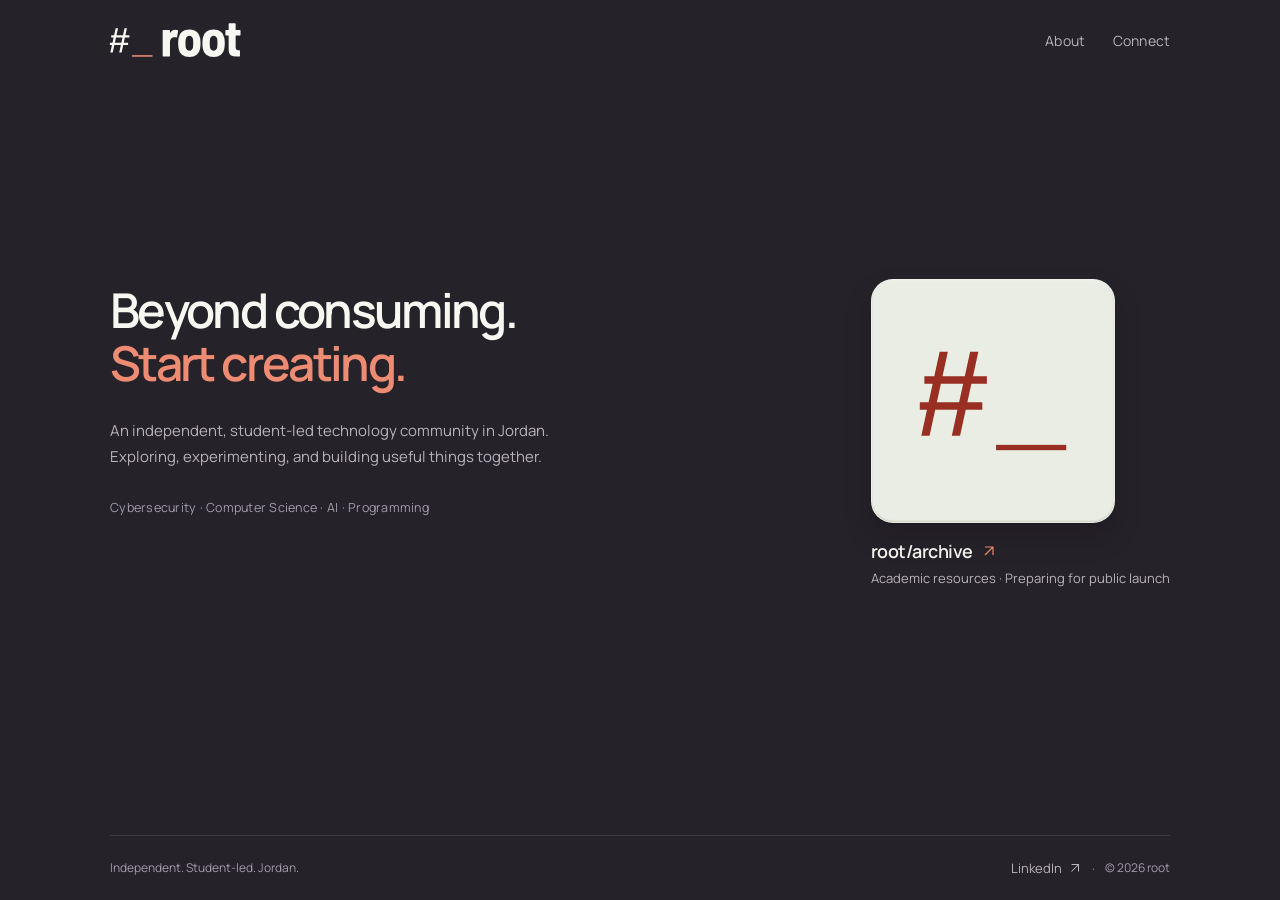
==== commit e20500a7: "Implement approved landing page with single root/archive feature" ====
--- a/site/index.html
+++ b/site/index.html
@@ -6,13 +6,13 @@
   <meta name="color-scheme" content="dark">
   <meta name="theme-color" content="#262229">
   <title>root — Beyond consuming. Start creating.</title>
-  <meta name="description" content="An independent, student-led technology community in Jordan. Explore, experiment, and turn curiosity into practical work with root.">
+  <meta name="description" content="An independent, student-led technology community in Jordan. Exploring, experimenting, and building useful things together.">
   <link rel="canonical" href="https://rootamman.com/">
   <meta property="og:type" content="website">
   <meta property="og:site_name" content="root">
   <meta property="og:locale" content="en_US">
   <meta property="og:title" content="root — Beyond consuming. Start creating.">
-  <meta property="og:description" content="An independent, student-led technology community in Jordan. Explore, experiment, and turn curiosity into practical work.">
+  <meta property="og:description" content="An independent, student-led technology community in Jordan. Exploring, experimenting, and building useful things together.">
   <meta property="og:url" content="https://rootamman.com/">
   <meta property="og:image" content="https://rootamman.com/assets/social/root-og.png">
   <meta property="og:image:width" content="1200">
@@ -31,55 +31,39 @@
       <img src="assets/brand/root-barlow-lockup-dark-transparent.svg" width="900" height="330" alt="root">
     </a>
     <nav aria-label="Main navigation">
-      <a href="#explore">Explore</a>
-      <a href="#connect">Connect <svg class="arrow" viewBox="0 0 20 20" aria-hidden="true" focusable="false"><path d="m5 15 10-10M5 5h10v10"/></svg></a>
+      <a href="#about">About</a>
+      <a href="#connect">Connect</a>
     </nav>
   </header>
 
   <main id="main" class="wrap" tabindex="-1">
-    <section class="introduction" aria-labelledby="hero-title">
-      <h1 id="hero-title">Beyond consuming.<br><span>Start creating.</span></h1>
-      <div class="community-copy" id="about">
-        <p>We’re root. An independent, student-led technology community in Jordan. We explore how things work, turn ideas into projects, and learn by doing—together.</p>
-        <p>Cybersecurity, computer science, AI, programming.</p>
+    <div class="hero">
+      <div class="hero-left" id="about">
+        <h1>Beyond consuming.<br><span>Start creating.</span></h1>
+        <p class="hero-copy">An independent, student-led technology community in Jordan. Exploring, experimenting, and building useful things together.</p>
+        <p class="hero-topics">Cybersecurity · Computer Science · AI · Programming</p>
       </div>
-    </section>
-
-    <section class="explore" id="explore" aria-labelledby="explore-title">
-      <h2 class="visually-hidden" id="explore-title">Explore root</h2>
-      <ul class="project-grid" aria-label="root projects">
-        <li>
-          <a class="project project-archive" href="https://archive.rootamman.com" aria-labelledby="archive-name" aria-describedby="archive-description archive-status">
-            <div class="project-art" aria-hidden="true">
-              <img src="assets/brand/root-archive.svg" width="2048" height="2048" alt="">
-            </div>
-            <div class="project-details">
-              <h3 id="archive-name">root/archive <svg class="arrow" viewBox="0 0 20 20" aria-hidden="true" focusable="false"><path d="m5 15 10-10M5 5h10v10"/></svg></h3>
-              <p id="archive-description">Academic resources.</p>
-              <p class="project-status" id="archive-status">Preparing for public launch</p>
-            </div>
-          </a>
-        </li>
-        <li>
-          <article class="project project-upcoming" aria-labelledby="competitions-name" aria-describedby="competitions-description competitions-status">
-            <div class="project-art" aria-hidden="true">
-              <img src="assets/brand/root-competitions.svg" width="2048" height="2048" alt="">
-            </div>
-            <div class="project-details">
-              <h3 id="competitions-name">root/competitions</h3>
-              <p id="competitions-description">Challenges &amp; CTFs.</p>
-              <p class="project-status" id="competitions-status"><span class="status-dot" aria-hidden="true"></span> Coming soon</p>
-            </div>
-          </article>
-        </li>
-      </ul>
-    </section>
+      <div class="hero-right">
+        <a class="project-archive" href="https://archive.rootamman.com" aria-labelledby="archive-name" aria-describedby="archive-desc">
+          <div class="project-art" aria-hidden="true">
+            <img src="assets/brand/root-archive.svg" width="2048" height="2048" alt="">
+          </div>
+          <div class="project-details">
+            <h2 id="archive-name">root/archive <svg class="arrow" viewBox="0 0 20 20" aria-hidden="true" focusable="false"><path d="m5 15 10-10M5 5h10v10"/></svg></h2>
+            <p id="archive-desc">Academic resources · Preparing for public launch</p>
+          </div>
+        </a>
+      </div>
+    </div>
   </main>
 
   <footer class="site-footer wrap" id="connect">
-    <p>Independent. Student-led. Based in Jordan.</p>
-    <a class="connect-link" href="https://www.linkedin.com/company/rootamman/">Find us on LinkedIn <svg class="arrow" viewBox="0 0 20 20" aria-hidden="true" focusable="false"><path d="m5 15 10-10M5 5h10v10"/></svg></a>
-    <p class="copyright">© 2026 root</p>
+    <p>Independent. Student-led. Jordan.</p>
+    <div class="footer-right">
+      <a class="connect-link" href="https://www.linkedin.com/company/rootamman/">LinkedIn <svg class="arrow" viewBox="0 0 20 20" aria-hidden="true" focusable="false"><path d="m5 15 10-10M5 5h10v10"/></svg></a>
+      <span class="footer-sep" aria-hidden="true">·</span>
+      <p class="copyright">© 2026 root</p>
+    </div>
   </footer>
 </body>
 </html>
--- a/site/styles.css
+++ b/site/styles.css
@@ -14,7 +14,6 @@
   --muted: #b8b2bb;
   --quiet: #a29ba6;
   --line: #403a43;
-  --art-size: clamp(200px, 28vh, 244px);
   --font: Manrope, "Segoe UI", Arial, sans-serif;
 }
 
@@ -28,97 +27,205 @@
 img { display: block; max-width: 100%; height: auto; }
 .wrap { width: min(1060px, calc(100% - 96px)); margin-inline: auto; }
 .visually-hidden { position: absolute; width: 1px; height: 1px; padding: 0; margin: -1px; overflow: hidden; clip-path: inset(50%); white-space: nowrap; border: 0; }
-.skip-link { position: fixed; z-index: 10; left: 20px; top: 16px; padding: 12px 20px; background: var(--cream); color: var(--plum); transform: translateY(-160%); }
+.skip-link { position: fixed; z-index: 10; left: 20px; top: 16px; padding: 12px 20px; background: var(--cream); color: var(--plum); font-size: 14px; font-weight: 500; border-radius: 6px; transform: translateY(-160%); transition: transform 180ms ease; }
 .skip-link:focus { transform: none; }
 .arrow { display: block; width: 19px; height: 19px; flex: 0 0 auto; fill: none; stroke: currentColor; stroke-width: 1.5; }
 
-.site-header { display: flex; align-items: center; justify-content: space-between; min-height: 100px; padding-block: 12px; }
-.brand { display: block; width: 184px; margin-left: -11px; flex-shrink: 0; }
+/* ── Header ───────────────────────────────────────────────────── */
+
+.site-header { display: flex; align-items: center; justify-content: space-between; min-height: 80px; padding-block: 12px; }
+.brand { display: block; width: 148px; margin-left: -9px; flex-shrink: 0; }
 .brand img { width: 100%; }
-.site-header nav { display: flex; gap: 30px; align-items: center; }
-.site-header nav a { min-height: 44px; display: inline-flex; gap: 8px; align-items: center; font-size: 14px; color: var(--muted); transition: color 180ms ease; }
+.site-header nav { display: flex; gap: 28px; align-items: center; }
+.site-header nav a { min-height: 44px; display: inline-flex; gap: 6px; align-items: center; font-size: 14px; letter-spacing: .01em; color: var(--muted); transition: color 180ms ease; }
 .site-header nav a:hover { color: var(--cream); }
-.site-header .arrow { width: 15px; height: 15px; color: var(--coral); }
-
-main.wrap { flex: 1; display: flex; flex-direction: column; justify-content: center; gap: 32px; padding-block: 4px 112px; }
+
+/* ── Hero — split layout ──────────────────────────────────────── */
+
+main.wrap { flex: 1; display: flex; flex-direction: column; justify-content: center; padding-block: 0 48px; }
 main:focus { outline: none; }
-.introduction { display: grid; grid-template-columns: 1.25fr 1fr; align-items: start; gap: 80px; }
-.introduction h1 { font-size: clamp(36px, 3.4vw, 46px); font-weight: 500; line-height: 1.14; letter-spacing: -.06em; }
-.introduction h1 span { color: var(--coral); }
-.community-copy { max-width: 440px; padding-top: 3px; font-size: 13px; line-height: 1.75; color: var(--muted); }
-.community-copy p + p { margin-top: 12px; font-size: 12px; color: var(--quiet); }
-
-.project-grid { display: grid; grid-template-columns: repeat(auto-fit, minmax(min(100%, 260px), 1fr)); gap: 64px; max-width: 760px; list-style: none; padding: 0; margin: 0 auto; }
-.project { display: flex; flex-direction: column; align-items: center; text-align: center; }
-/* The complete approved SVG is the surface. There is no surrounding card,
-   background replacement, path reconstruction, mask, or logo filter. */
-.project-art { width: var(--art-size); max-width: 100%; aspect-ratio: 1; position: relative; isolation: isolate; border-radius: 21px; box-shadow: 0 1px 1px rgb(9 6 12 / .3), 0 12px 25px rgb(9 6 12 / .17); transition: transform 220ms ease, box-shadow 220ms ease; }
+
+.hero {
+  display: grid;
+  grid-template-columns: 1.2fr 1fr;
+  align-items: start;
+  gap: 64px;
+}
+
+/* Left: identity + copy */
+.hero-left {
+  padding-top: 4px; /* optical alignment with top edge of card */
+}
+
+.hero-left h1 {
+  font-size: clamp(38px, 3.8vw, 48px);
+  font-weight: 600;
+  line-height: 1.12;
+  letter-spacing: -.055em;
+}
+.hero-left h1 span { color: var(--coral); }
+
+.hero-copy {
+  margin-top: 28px;
+  max-width: 440px;
+  font-size: 15px;
+  line-height: 1.75;
+  color: var(--muted);
+}
+
+.hero-topics {
+  margin-top: 28px;
+  font-size: 12.5px;
+  letter-spacing: .02em;
+  color: var(--quiet);
+}
+
+/* Right: featured project */
+.hero-right {
+  display: flex;
+  flex-direction: column;
+  align-items: flex-end;
+}
+
+.project-archive {
+  display: flex;
+  flex-direction: column;
+  align-items: flex-start;
+  text-align: left;
+}
+
+.project-art {
+  width: clamp(210px, 24vw, 244px);
+  max-width: 100%;
+  aspect-ratio: 1;
+  position: relative;
+  isolation: isolate;
+  border-radius: 22px;
+  box-shadow:
+    0 1px 1px rgb(9 6 12 / .3),
+    0 14px 28px rgb(9 6 12 / .18);
+  transition: transform 220ms ease, box-shadow 220ms ease;
+}
 .project-art img { width: 100%; height: 100%; border-radius: inherit; }
-.project-art::after { content: ""; position: absolute; inset: 0; pointer-events: none; border-radius: inherit; border: 1px solid rgb(247 248 242 / .08); border-top-color: rgb(255 255 255 / .36); border-left-color: rgb(255 255 255 / .19); box-shadow: inset 0 1px 2px rgb(255 255 255 / .25), inset 0 -1px 2px rgb(20 15 24 / .16); transition: border-color 220ms ease, box-shadow 220ms ease; }
-.project-upcoming .project-art { box-shadow: 0 1px 1px rgb(9 6 12 / .2), 0 10px 22px rgb(9 6 12 / .12); }
-.project-upcoming .project-art::after { border-color: rgb(247 248 242 / .07); border-top-color: rgb(247 248 242 / .17); border-left-color: rgb(247 248 242 / .11); box-shadow: inset 0 1px 2px rgb(247 248 242 / .1), inset 0 -1px 2px rgb(9 6 12 / .2); }
-.project-details { margin-top: 16px; }
-.project-details h3 { display: flex; justify-content: center; align-items: center; gap: 10px; font-size: 21px; font-weight: 500; line-height: 1.4; letter-spacing: -.035em; }
-.project-details .arrow { color: var(--coral); transition: transform 220ms ease; }
-.project-details > p:not(.project-status) { margin-top: 4px; color: var(--muted); font-size: 13px; line-height: 1.6; }
-.project-status { display: flex; justify-content: center; align-items: center; gap: 7px; margin-top: 8px; color: var(--quiet); font-size: 12px; line-height: 1.5; }
-.status-dot { width: 5px; height: 5px; border-radius: 50%; background: currentColor; }
-.project-upcoming h3 { color: #c7c2cb; }
+.project-art::after {
+  content: "";
+  position: absolute;
+  inset: 0;
+  pointer-events: none;
+  border-radius: inherit;
+  border: 1px solid rgb(247 248 242 / .08);
+  border-top-color: rgb(255 255 255 / .32);
+  border-left-color: rgb(255 255 255 / .16);
+  box-shadow:
+    inset 0 1px 2px rgb(255 255 255 / .22),
+    inset 0 -1px 2px rgb(20 15 24 / .14);
+  transition: border-color 220ms ease, box-shadow 220ms ease;
+}
+
+.project-details { margin-top: 16px; width: 100%; }
+.project-details h2 {
+  display: flex;
+  justify-content: flex-start;
+  align-items: center;
+  gap: 8px;
+  font-size: 18px;
+  font-weight: 600;
+  line-height: 1.4;
+  letter-spacing: -.03em;
+}
+.project-details .arrow { width: 16px; height: 16px; color: var(--coral); transition: transform 220ms ease; }
+.project-details > p {
+  margin-top: 4px;
+  color: var(--muted);
+  font-size: 13px;
+  line-height: 1.6;
+}
+
+/* Archive hover / focus */
 .project-archive:focus-visible .project-art { transform: translateY(-2px); }
-.project-archive:focus-visible .arrow { transform: translate(1px, -1px); }
+.project-archive:focus-visible .project-details .arrow { transform: translate(1px, -1px); }
 @media (hover: hover) and (pointer: fine) {
-  .project-archive:hover .project-art { transform: translateY(-2px); box-shadow: 0 1px 1px rgb(9 6 12 / .3), 0 16px 28px rgb(9 6 12 / .23); }
-  .project-archive:hover .project-art::after { border-top-color: rgb(255 255 255 / .6); box-shadow: inset 0 1px 3px rgb(255 255 255 / .4), inset 0 -1px 2px rgb(20 15 24 / .16); }
-  .project-archive:hover .arrow { transform: translate(1px, -1px); }
-}
-
-.site-footer { display: flex; gap: 24px; align-items: center; justify-content: space-between; min-height: 64px; padding-block: 10px; }
+  .project-archive:hover .project-art {
+    transform: translateY(-2px);
+    box-shadow: 0 1px 1px rgb(9 6 12 / .3), 0 18px 32px rgb(9 6 12 / .25);
+  }
+  .project-archive:hover .project-art::after {
+    border-top-color: rgb(255 255 255 / .55);
+    box-shadow: inset 0 1px 3px rgb(255 255 255 / .35), inset 0 -1px 2px rgb(20 15 24 / .14);
+  }
+  .project-archive:hover .project-details .arrow { transform: translate(1px, -1px); }
+}
+
+/* ── Footer ───────────────────────────────────────────────────── */
+
+.site-footer {
+  display: flex;
+  gap: 24px;
+  align-items: center;
+  justify-content: space-between;
+  min-height: 56px;
+  padding-block: 10px;
+  border-top: 1px solid var(--line);
+}
 .site-footer p { color: var(--quiet); font-size: 12px; line-height: 1.7; }
-.connect-link { display: inline-flex; gap: 10px; min-height: 44px; align-items: center; color: var(--coral); font-size: 13px; }
-.connect-link .arrow { width: 16px; height: 16px; }
+.footer-right { display: flex; align-items: center; gap: 10px; }
+.footer-sep { color: var(--quiet); font-size: 12px; }
+.connect-link { display: inline-flex; gap: 6px; min-height: 44px; align-items: center; color: var(--muted); font-size: 13px; transition: color 180ms ease; }
+.connect-link:hover { color: var(--cream); }
+.connect-link .arrow { width: 14px; height: 14px; }
 .copyright { text-align: right; }
+
+/* ── 404 ──────────────────────────────────────────────────────── */
 
 .not-found { min-height: 70vh; display: flex; flex-direction: column; justify-content: center; align-items: flex-start; padding-block: 50px; }
 .not-found h1 { margin-top: 20px; font-size: clamp(40px, 6vw, 72px); font-weight: 500; letter-spacing: -.06em; }
 .not-found > p { color: var(--muted); line-height: 1.8; margin-top: 20px; }
-.not-found .connect-link { margin-top: 28px; }
+.not-found .connect-link { margin-top: 28px; color: var(--coral); }
+
+/* ── Responsive ───────────────────────────────────────────────── */
 
 @media (max-width: 900px) {
   .wrap { width: calc(100% - 64px); }
-  .introduction { gap: 36px; grid-template-columns: 1.1fr 1fr; }
-  .introduction h1 { font-size: 36px; }
-  .community-copy { font-size: 13px; }
-  .project-grid { gap: 40px; grid-template-columns: repeat(auto-fit, minmax(min(100%, 240px), 1fr)); }
-  .project-art { width: min(var(--art-size), 204px); }
+  .hero { gap: 40px; grid-template-columns: 1.1fr 1fr; }
+  .hero-left h1 { font-size: 34px; }
+  .project-art { width: clamp(180px, 28vw, 230px); }
   .site-footer { flex-wrap: wrap; gap: 4px 24px; }
 }
 
-@media (max-width: 600px) {
+@media (max-width: 700px) {
+  .wrap { width: calc(100% - 48px); }
+  .hero {
+    grid-template-columns: 1fr;
+    gap: 36px;
+    text-align: left;
+  }
+  .hero-right { align-items: flex-start; }
+  .project-archive { align-items: flex-start; text-align: left; }
+  .project-details h2 { justify-content: flex-start; }
+  main.wrap { padding-block: 16px 32px; justify-content: flex-start; padding-top: 24px; }
+}
+
+@media (max-width: 480px) {
   .wrap { width: calc(100% - 40px); }
-  .site-header { min-height: 87px; padding-block: 10px; }
-  .brand { width: 144px; margin-left: -9px; }
-  .site-header nav { gap: 19px; }
-  .site-header nav a { font-size: 12px; gap: 5px; }
-  .site-header .arrow { width: 13px; height: 13px; }
-  main.wrap { padding-block: 10px 28px; gap: 26px; }
-  .introduction { grid-template-columns: 1fr; gap: 18px; }
-  .introduction h1 { font-size: clamp(29px, 8vw, 38px); line-height: 1.15; letter-spacing: -.055em; }
-  .community-copy { max-width: 390px; padding-top: 0; font-size: 13px; line-height: 1.75; }
-  .community-copy p + p { margin-top: 10px; font-size: 12px; }
-  .project-grid { grid-template-columns: 1fr; gap: 30px; }
-  .project-art { width: 194px; border-radius: 19px; }
-  .project-details { margin-top: 14px; }
-  .project-details h3 { font-size: 21px; }
-  .project-status { font-size: 12px; }
-  .site-footer { padding-block: 8px 20px; display: grid; grid-template-columns: 1fr auto; gap: 2px 12px; }
+  .site-header { min-height: 72px; padding-block: 10px; }
+  .brand { width: 124px; margin-left: -7px; }
+  .site-header nav { gap: 18px; }
+  .site-header nav a { font-size: 13px; }
+  .hero-left h1 { font-size: clamp(28px, 8vw, 36px); line-height: 1.14; letter-spacing: -.05em; }
+  .hero-copy { font-size: 14px; margin-top: 18px; }
+  .hero-topics { margin-top: 16px; }
+  .project-art { width: 200px; border-radius: 18px; }
+  .project-details h2 { font-size: 17px; }
+  .site-footer { display: grid; grid-template-columns: 1fr auto; gap: 2px 12px; padding-block: 8px 18px; }
   .site-footer > p:first-child { grid-column: 1 / -1; font-size: 11px; }
-  .site-footer .connect-link { font-size: 12px; }
-  .site-footer .copyright { font-size: 11px; }
+  .footer-right { gap: 8px; }
+  .connect-link { font-size: 12px; }
+  .copyright { font-size: 11px; }
 }
 
 @media (prefers-reduced-motion: reduce) {
   html { scroll-behavior: auto; }
   *, *::before, *::after { transition: none !important; animation: none !important; }
   .project-archive:hover .project-art, .project-archive:focus-visible .project-art,
-  .project-archive:hover .arrow, .project-archive:focus-visible .arrow { transform: none; }
-}
+  .project-archive:hover .project-details .arrow, .project-archive:focus-visible .project-details .arrow { transform: none; }
+}
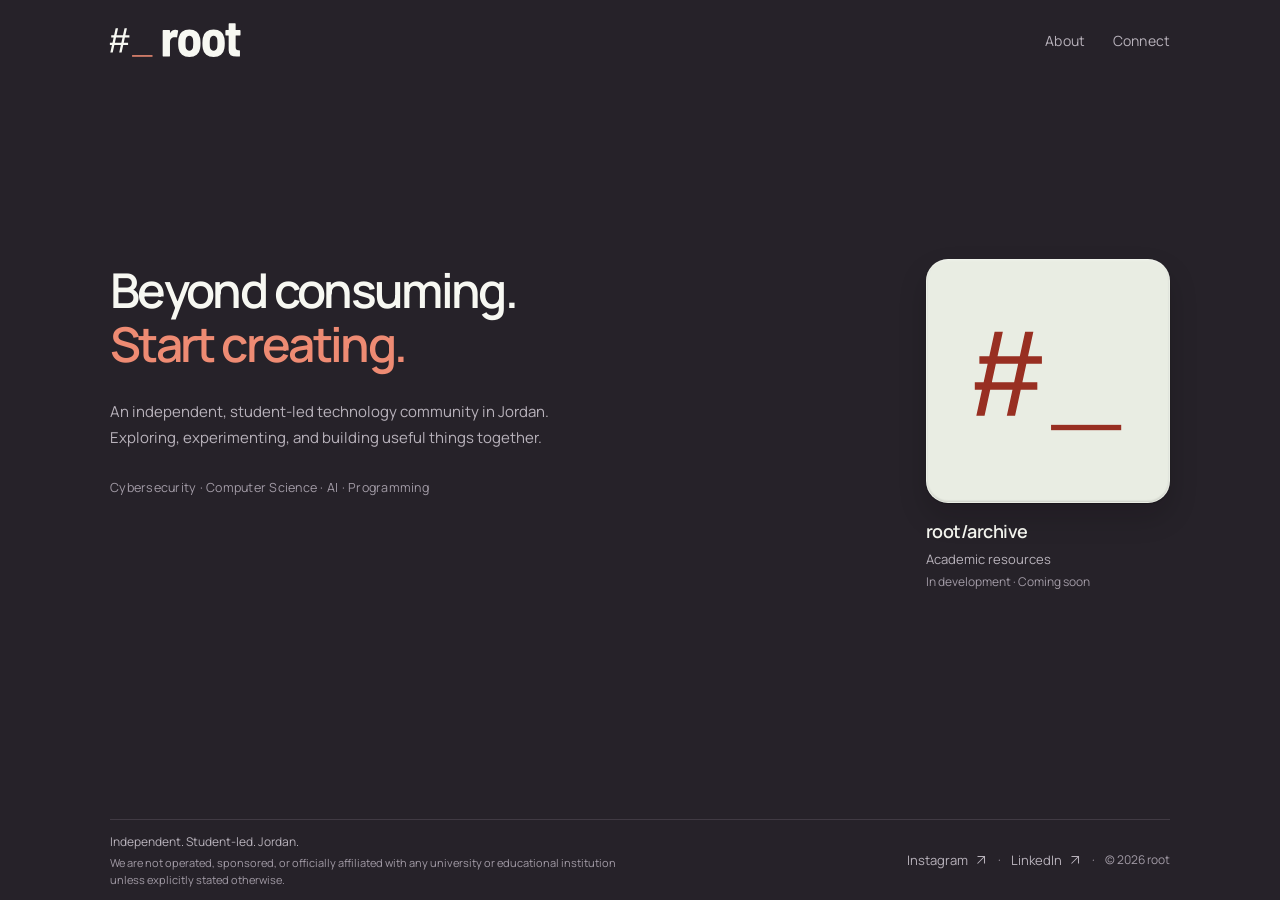
==== commit 4e22ea58: "Polish homepage for pre-announcement release" ====
--- a/site/index.html
+++ b/site/index.html
@@ -44,22 +44,28 @@
         <p class="hero-topics">Cybersecurity · Computer Science · AI · Programming</p>
       </div>
       <div class="hero-right">
-        <a class="project-archive" href="https://archive.rootamman.com" aria-labelledby="archive-name" aria-describedby="archive-desc">
+        <article class="project-archive" aria-labelledby="archive-name" aria-describedby="archive-desc archive-status">
           <div class="project-art" aria-hidden="true">
             <img src="assets/brand/root-archive.svg" width="2048" height="2048" alt="">
           </div>
           <div class="project-details">
-            <h2 id="archive-name">root/archive <svg class="arrow" viewBox="0 0 20 20" aria-hidden="true" focusable="false"><path d="m5 15 10-10M5 5h10v10"/></svg></h2>
-            <p id="archive-desc">Academic resources · Preparing for public launch</p>
+            <h2 id="archive-name">root/archive</h2>
+            <p id="archive-desc">Academic resources</p>
+            <p class="project-status" id="archive-status">In development · Coming soon</p>
           </div>
-        </a>
+        </article>
       </div>
     </div>
   </main>
 
   <footer class="site-footer wrap" id="connect">
-    <p>Independent. Student-led. Jordan.</p>
+    <div class="footer-left">
+      <p class="footer-identity">Independent. Student-led. Jordan.</p>
+      <p class="footer-affiliation">We are not operated, sponsored, or officially affiliated with any university or educational institution unless explicitly stated otherwise.</p>
+    </div>
     <div class="footer-right">
+      <a class="connect-link" href="https://www.instagram.com/rootamman/">Instagram <svg class="arrow" viewBox="0 0 20 20" aria-hidden="true" focusable="false"><path d="m5 15 10-10M5 5h10v10"/></svg></a>
+      <span class="footer-sep" aria-hidden="true">·</span>
       <a class="connect-link" href="https://www.linkedin.com/company/rootamman/">LinkedIn <svg class="arrow" viewBox="0 0 20 20" aria-hidden="true" focusable="false"><path d="m5 15 10-10M5 5h10v10"/></svg></a>
       <span class="footer-sep" aria-hidden="true">·</span>
       <p class="copyright">© 2026 root</p>
--- a/site/styles.css
+++ b/site/styles.css
@@ -133,47 +133,39 @@
   line-height: 1.4;
   letter-spacing: -.03em;
 }
-.project-details .arrow { width: 16px; height: 16px; color: var(--coral); transition: transform 220ms ease; }
-.project-details > p {
+.project-details > p:not(.project-status) {
   margin-top: 4px;
   color: var(--muted);
   font-size: 13px;
   line-height: 1.6;
 }
-
-/* Archive hover / focus */
-.project-archive:focus-visible .project-art { transform: translateY(-2px); }
-.project-archive:focus-visible .project-details .arrow { transform: translate(1px, -1px); }
-@media (hover: hover) and (pointer: fine) {
-  .project-archive:hover .project-art {
-    transform: translateY(-2px);
-    box-shadow: 0 1px 1px rgb(9 6 12 / .3), 0 18px 32px rgb(9 6 12 / .25);
-  }
-  .project-archive:hover .project-art::after {
-    border-top-color: rgb(255 255 255 / .55);
-    box-shadow: inset 0 1px 3px rgb(255 255 255 / .35), inset 0 -1px 2px rgb(20 15 24 / .14);
-  }
-  .project-archive:hover .project-details .arrow { transform: translate(1px, -1px); }
+.project-status {
+  margin-top: 4px;
+  color: var(--quiet);
+  font-size: 12px;
+  line-height: 1.5;
 }
 
 /* ── Footer ───────────────────────────────────────────────────── */
 
 .site-footer {
   display: flex;
-  gap: 24px;
+  gap: 32px;
   align-items: center;
   justify-content: space-between;
   min-height: 56px;
-  padding-block: 10px;
+  padding-block: 12px;
   border-top: 1px solid var(--line);
 }
-.site-footer p { color: var(--quiet); font-size: 12px; line-height: 1.7; }
-.footer-right { display: flex; align-items: center; gap: 10px; }
+.footer-left { display: flex; flex-direction: column; gap: 4px; }
+.footer-identity { color: var(--muted); font-size: 12px; line-height: 1.6; }
+.footer-affiliation { color: var(--quiet); font-size: 11px; line-height: 1.5; max-width: 520px; }
+.footer-right { display: flex; align-items: center; gap: 10px; flex-shrink: 0; }
 .footer-sep { color: var(--quiet); font-size: 12px; }
 .connect-link { display: inline-flex; gap: 6px; min-height: 44px; align-items: center; color: var(--muted); font-size: 13px; transition: color 180ms ease; }
 .connect-link:hover { color: var(--cream); }
 .connect-link .arrow { width: 14px; height: 14px; }
-.copyright { text-align: right; }
+.copyright { color: var(--quiet); font-size: 12px; text-align: right; }
 
 /* ── 404 ──────────────────────────────────────────────────────── */
 
@@ -189,7 +181,7 @@
   .hero { gap: 40px; grid-template-columns: 1.1fr 1fr; }
   .hero-left h1 { font-size: 34px; }
   .project-art { width: clamp(180px, 28vw, 230px); }
-  .site-footer { flex-wrap: wrap; gap: 4px 24px; }
+  .site-footer { flex-wrap: wrap; gap: 12px 24px; }
 }
 
 @media (max-width: 700px) {
@@ -203,6 +195,7 @@
   .project-archive { align-items: flex-start; text-align: left; }
   .project-details h2 { justify-content: flex-start; }
   main.wrap { padding-block: 16px 32px; justify-content: flex-start; padding-top: 24px; }
+  .site-footer { flex-direction: column; align-items: flex-start; gap: 12px; }
 }
 
 @media (max-width: 480px) {
@@ -216,9 +209,9 @@
   .hero-topics { margin-top: 16px; }
   .project-art { width: 200px; border-radius: 18px; }
   .project-details h2 { font-size: 17px; }
-  .site-footer { display: grid; grid-template-columns: 1fr auto; gap: 2px 12px; padding-block: 8px 18px; }
-  .site-footer > p:first-child { grid-column: 1 / -1; font-size: 11px; }
-  .footer-right { gap: 8px; }
+  .site-footer { flex-direction: column; align-items: flex-start; gap: 12px; padding-block: 10px 18px; }
+  .footer-affiliation { font-size: 10.5px; }
+  .footer-right { flex-wrap: wrap; gap: 6px 8px; }
   .connect-link { font-size: 12px; }
   .copyright { font-size: 11px; }
 }
@@ -226,6 +219,4 @@
 @media (prefers-reduced-motion: reduce) {
   html { scroll-behavior: auto; }
   *, *::before, *::after { transition: none !important; animation: none !important; }
-  .project-archive:hover .project-art, .project-archive:focus-visible .project-art,
-  .project-archive:hover .project-details .arrow, .project-archive:focus-visible .project-details .arrow { transform: none; }
-}
+}
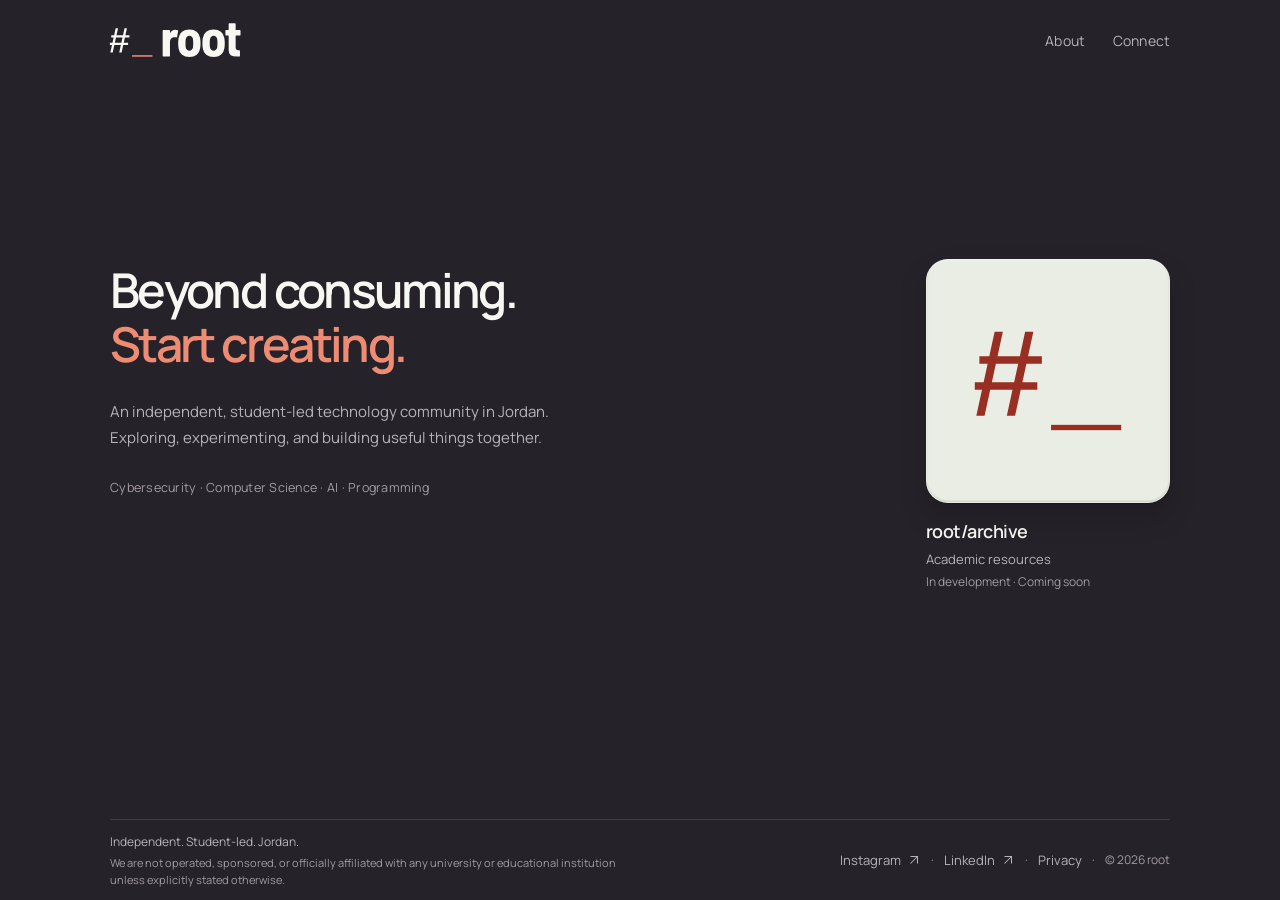
==== commit c61c1a44: "Publish static privacy notice and link in homepage footer" ====
--- a/site/index.html
+++ b/site/index.html
@@ -68,6 +68,8 @@
       <span class="footer-sep" aria-hidden="true">·</span>
       <a class="connect-link" href="https://www.linkedin.com/company/rootamman/">LinkedIn <svg class="arrow" viewBox="0 0 20 20" aria-hidden="true" focusable="false"><path d="m5 15 10-10M5 5h10v10"/></svg></a>
       <span class="footer-sep" aria-hidden="true">·</span>
+      <a class="connect-link" href="privacy.html">Privacy</a>
+      <span class="footer-sep" aria-hidden="true">·</span>
       <p class="copyright">© 2026 root</p>
     </div>
   </footer>
--- a/site/styles.css
+++ b/site/styles.css
@@ -173,6 +173,74 @@
 .not-found h1 { margin-top: 20px; font-size: clamp(40px, 6vw, 72px); font-weight: 500; letter-spacing: -.06em; }
 .not-found > p { color: var(--muted); line-height: 1.8; margin-top: 20px; }
 .not-found .connect-link { margin-top: 28px; color: var(--coral); }
+
+/* ── Legal / Privacy Page ─────────────────────────────────────── */
+
+.legal-wrap {
+  width: min(720px, calc(100% - 64px));
+  margin-inline: auto;
+  padding-block: 28px 80px;
+}
+.legal-wrap:focus { outline: none; }
+.back-link {
+  display: inline-flex;
+  align-items: center;
+  gap: 8px;
+  color: var(--muted);
+  font-size: 13px;
+  margin-bottom: 28px;
+  transition: color 180ms ease;
+}
+.back-link:hover { color: var(--cream); }
+.back-link .arrow { width: 14px; height: 14px; }
+.legal-content h1 {
+  font-size: clamp(32px, 4vw, 44px);
+  font-weight: 600;
+  letter-spacing: -.04em;
+  color: var(--cream);
+  line-height: 1.15;
+}
+.legal-date {
+  margin-top: 8px;
+  margin-bottom: 36px;
+  color: var(--quiet);
+  font-size: 13px;
+}
+.legal-body > p {
+  color: var(--muted);
+  font-size: 15px;
+  line-height: 1.75;
+  margin-bottom: 16px;
+}
+.legal-body section {
+  margin-top: 36px;
+}
+.legal-body h2 {
+  font-size: 20px;
+  font-weight: 600;
+  letter-spacing: -.025em;
+  color: var(--cream);
+  margin-bottom: 14px;
+}
+.legal-body section p {
+  color: var(--muted);
+  font-size: 14.5px;
+  line-height: 1.75;
+  margin-bottom: 14px;
+}
+.legal-body strong {
+  color: var(--cream);
+  font-weight: 600;
+}
+.legal-body a {
+  color: var(--coral);
+  text-decoration: underline;
+  text-underline-offset: 3px;
+  transition: opacity 180ms ease;
+}
+.legal-body a:hover {
+  opacity: .85;
+}
 
 /* ── Responsive ───────────────────────────────────────────────── */
 
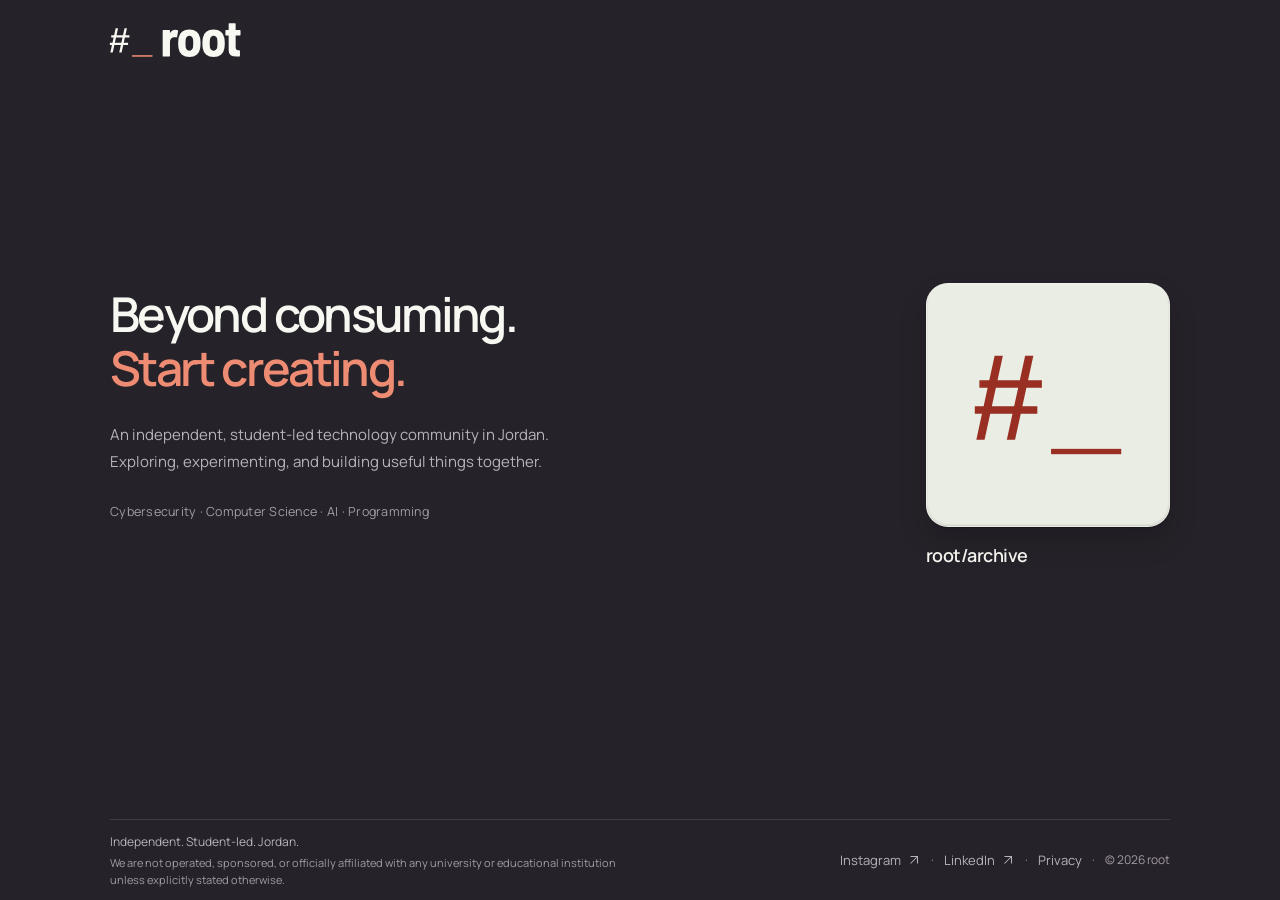
==== commit 92477277: "Launch root/archive from root homepage" ====
--- a/site/index.html
+++ b/site/index.html
@@ -30,10 +30,6 @@
     <a class="brand" href="#top" aria-label="root — home">
       <img src="assets/brand/root-barlow-lockup-dark-transparent.svg" width="900" height="330" alt="root">
     </a>
-    <nav aria-label="Main navigation">
-      <a href="#about">About</a>
-      <a href="#connect">Connect</a>
-    </nav>
   </header>
 
   <main id="main" class="wrap" tabindex="-1">
@@ -44,16 +40,14 @@
         <p class="hero-topics">Cybersecurity · Computer Science · AI · Programming</p>
       </div>
       <div class="hero-right">
-        <article class="project-archive" aria-labelledby="archive-name" aria-describedby="archive-desc archive-status">
+        <a class="project-archive" href="https://archive.rootamman.com/" aria-labelledby="archive-name">
           <div class="project-art" aria-hidden="true">
             <img src="assets/brand/root-archive.svg" width="2048" height="2048" alt="">
           </div>
           <div class="project-details">
             <h2 id="archive-name">root/archive</h2>
-            <p id="archive-desc">Academic resources</p>
-            <p class="project-status" id="archive-status">In development · Coming soon</p>
           </div>
-        </article>
+        </a>
       </div>
     </div>
   </main>
--- a/site/styles.css
+++ b/site/styles.css
@@ -36,9 +36,6 @@
 .site-header { display: flex; align-items: center; justify-content: space-between; min-height: 80px; padding-block: 12px; }
 .brand { display: block; width: 148px; margin-left: -9px; flex-shrink: 0; }
 .brand img { width: 100%; }
-.site-header nav { display: flex; gap: 28px; align-items: center; }
-.site-header nav a { min-height: 44px; display: inline-flex; gap: 6px; align-items: center; font-size: 14px; letter-spacing: .01em; color: var(--muted); transition: color 180ms ease; }
-.site-header nav a:hover { color: var(--cream); }
 
 /* ── Hero — split layout ──────────────────────────────────────── */
 
@@ -92,7 +89,10 @@
   flex-direction: column;
   align-items: flex-start;
   text-align: left;
-}
+  cursor: pointer;
+}
+.project-archive:hover .project-art,
+.project-archive:focus-visible .project-art { transform: translateY(-2px); }
 
 .project-art {
   width: clamp(210px, 24vw, 244px);
@@ -133,18 +133,6 @@
   line-height: 1.4;
   letter-spacing: -.03em;
 }
-.project-details > p:not(.project-status) {
-  margin-top: 4px;
-  color: var(--muted);
-  font-size: 13px;
-  line-height: 1.6;
-}
-.project-status {
-  margin-top: 4px;
-  color: var(--quiet);
-  font-size: 12px;
-  line-height: 1.5;
-}
 
 /* ── Footer ───────────────────────────────────────────────────── */
 
@@ -270,8 +258,6 @@
   .wrap { width: calc(100% - 40px); }
   .site-header { min-height: 72px; padding-block: 10px; }
   .brand { width: 124px; margin-left: -7px; }
-  .site-header nav { gap: 18px; }
-  .site-header nav a { font-size: 13px; }
   .hero-left h1 { font-size: clamp(28px, 8vw, 36px); line-height: 1.14; letter-spacing: -.05em; }
   .hero-copy { font-size: 14px; margin-top: 18px; }
   .hero-topics { margin-top: 16px; }
